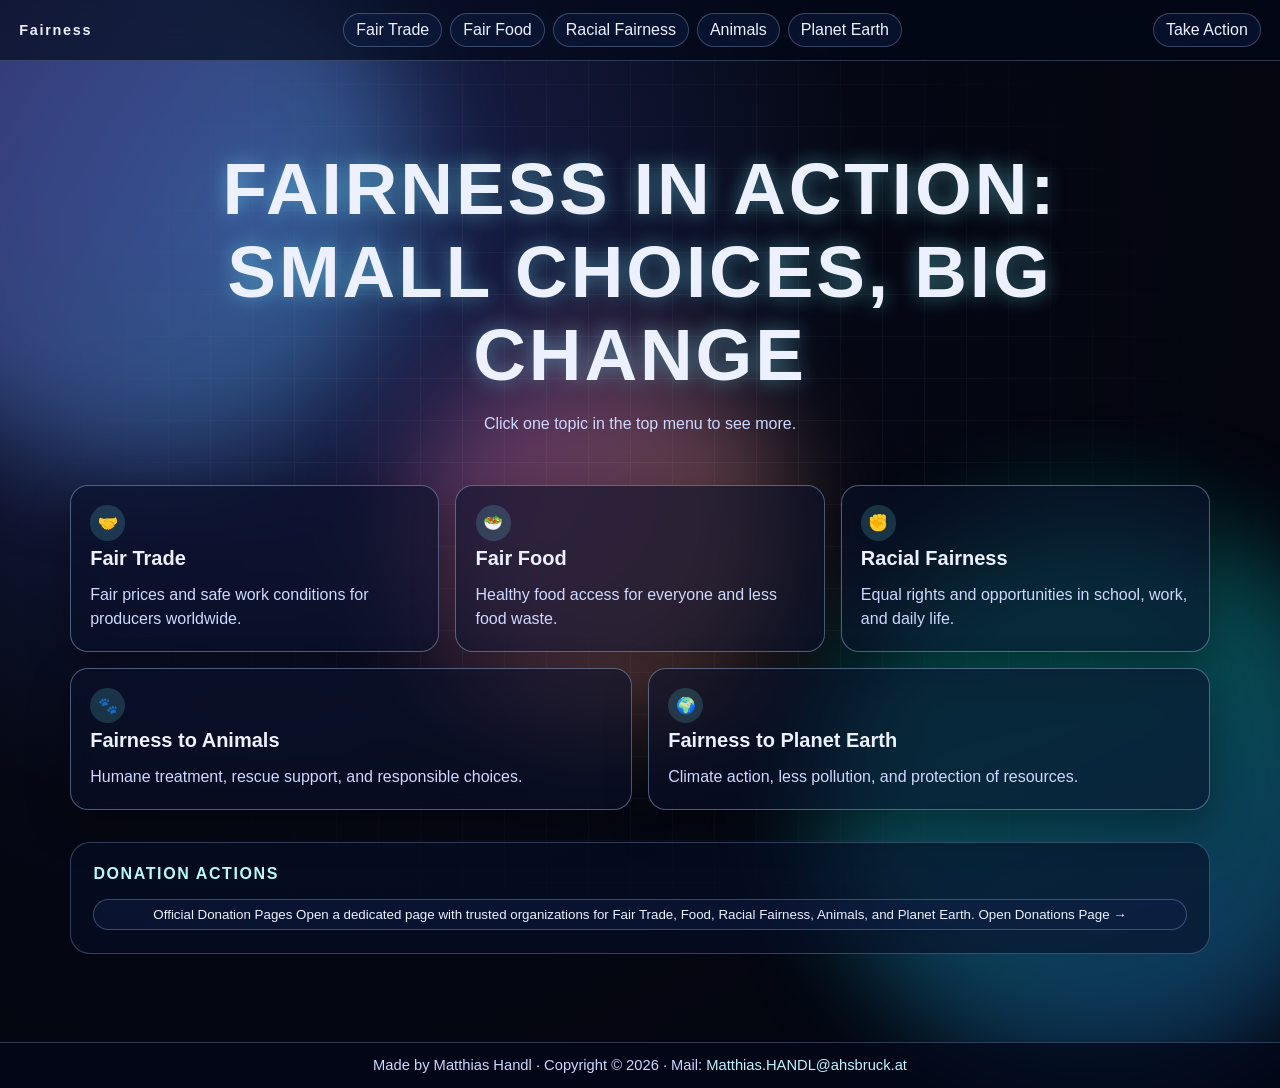
==== index.html @ ba49e51c "Update index.html" ====
<!doctype html>
<html lang="en">
  <head>
    <meta charset="UTF-8" />
    <meta name="viewport" content="width=device-width, initial-scale=1.0" />
    <title>Fairness in Action: Small Choices, Big Change</title>
    <link rel="stylesheet" href="styles.css" />
    <script async src="https://pagead2.googlesyndication.com/pagead/js/adsbygoogle.js?client=ca-pub-1354809507606283" crossorigin="anonymous"></script>
  </head>
  <body class="page-transition">
    <div class="background" aria-hidden="true">
      <span class="blob blob-a"></span><span class="blob blob-b"></span><span class="blob blob-c"></span><span class="grid"></span>
    </div>

    <header class="topbar">
      <a class="brand" href="index.html">Fairness</a>
      <nav class="menu" aria-label="Main topics">
        <a href="fair-trade.html">Fair Trade</a>
        <a href="fair-food.html">Fair Food</a>
        <a href="racial-fairness.html">Racial Fairness</a>
        <a href="animals.html">Animals</a>
        <a href="planet-earth.html">Planet Earth</a>
      </nav>
      <a class="cta" href="donations.html">Take Action</a>
    </header>

    <main class="stage">
      <section class="hero">
        <p class="kicker"></p>
        <h1>Fairness in Action: Small Choices, Big Change</h1>
        <p>Click one topic in the top menu to see more.</p>
      </section>

      <section class="topics" aria-label="Topic cards linking to dedicated pages">
        <a class="topic-card t1" href="fair-trade.html" aria-label="Open Fair Trade page">
          <span class="icon">🤝</span>
          <h2>Fair Trade</h2>
          <p>Fair prices and safe work conditions for producers worldwide.</p>
        </a>

        <a class="topic-card t2" href="fair-food.html" aria-label="Open Fair Food page">
          <span class="icon">🥗</span>
          <h2>Fair Food</h2>
          <p>Healthy food access for everyone and less food waste.</p>
        </a>

        <a class="topic-card t3" href="racial-fairness.html" aria-label="Open Racial Fairness page">
          <span class="icon">✊</span>
          <h2>Racial Fairness</h2>
          <p>Equal rights and opportunities in school, work, and daily life.</p>
        </a>

        <a class="topic-card t4" href="animals.html" aria-label="Open Fairness to Animals page">
          <span class="icon">🐾</span>
          <h2>Fairness to Animals</h2>
          <p>Humane treatment, rescue support, and responsible choices.</p>
        </a>

        <a class="topic-card t5" href="planet-earth.html" aria-label="Open Fairness to Planet Earth page">
          <span class="icon">🌍</span>
          <h2>Fairness to Planet Earth</h2>
          <p>Climate action, less pollution, and protection of resources.</p>
        </a>
      </section>

      <section id="solutions" class="actions" aria-label="Donation actions">
        <h2>Donation Actions</h2>
        <div class="action-grid single-action">
          <button class="donation-action-btn" type="button" data-route="donations.html" aria-label="Open official donation pages">
            <span class="donation-title">Official Donation Pages</span>
            <span class="donation-text">Open a dedicated page with trusted organizations for Fair Trade, Food, Racial Fairness, Animals, and Planet Earth.</span>
            <span class="donation-go">Open Donations Page →</span>
          </button>
        </div>
      </section>
    </main>

    <footer class="footer-info">
      <p>Made by Matthias Handl · Copyright © 2026 · Mail: <a href="mailto:Matthias.HANDL@ahsbruck.at">Matthias.HANDL@ahsbruck.at</a></p>
    </footer>

    <script src="transitions.js" defer></script>
  </body>
</html>
---- styles.css ----
:root {
  --bg: #050814;
  --text: #edf1ff;
  --muted: #cfd8ff;
  --card: rgba(9, 17, 42, 0.58);
  --border: rgba(178, 210, 255, 0.4);
  --accent: #78f0ff;
}

* { box-sizing: border-box; }
html { scroll-behavior: smooth; }

body {
  margin: 0;
  min-height: 100vh;
  font-family: "Inter", "Segoe UI", sans-serif;
  background: radial-gradient(circle at 20% 20%, #20275c 0%, var(--bg) 45%, #02020a 100%);
  color: var(--text);
}


body.page-transition {
  opacity: 0;
  transition: opacity 0.28s ease;
}

body.page-transition.is-ready {
  opacity: 1;
}

body.page-transition.is-leaving {
  opacity: 0;
}

.background {
  position: fixed;
  inset: 0;
  z-index: 0;
  pointer-events: none;
}

.grid {
  position: absolute;
  inset: 0;
  background-image:
    linear-gradient(rgba(255, 255, 255, 0.04) 1px, transparent 1px),
    linear-gradient(90deg, rgba(255, 255, 255, 0.04) 1px, transparent 1px);
  background-size: 42px 42px;
  mask-image: radial-gradient(circle at center, black 35%, transparent 80%);
  animation: pulse 8s ease-in-out infinite;
}

.blob {
  position: absolute;
  width: 44vmax;
  aspect-ratio: 1;
  border-radius: 50%;
  filter: blur(54px);
  opacity: 0.34;
}

.blob-a { left: -12vmax; top: -8vmax; background: linear-gradient(120deg, #8d67ff, #4fd4ff); animation: driftA 18s ease-in-out infinite alternate; }
.blob-b { right: -8vmax; bottom: -14vmax; background: linear-gradient(160deg, #00ffbf, #2f86ff); animation: driftB 22s ease-in-out infinite alternate; }
.blob-c { left: 32%; top: 38%; width: 30vmax; background: linear-gradient(120deg, #ff67d4, #ffb86c); animation: driftC 24s ease-in-out infinite alternate; }

.topbar {
  position: sticky;
  top: 0;
  z-index: 3;
  backdrop-filter: blur(12px);
  background: rgba(3, 8, 25, 0.66);
  border-bottom: 1px solid rgba(173, 201, 255, 0.25);
  display: flex;
  align-items: center;
  justify-content: space-between;
  gap: 1rem;
  padding: 0.8rem 1.2rem;
}

.brand { color: var(--text); text-decoration: none; font-weight: 700; letter-spacing: 0.12em; font-size: 0.9rem; }
.menu { display: flex; gap: 0.5rem; flex-wrap: wrap; justify-content: center; }

.menu a,
.cta,
.button-link,
button {
  text-decoration: none;
  color: var(--text);
  border: 1px solid rgba(180, 210, 255, 0.28);
  padding: 0.45rem 0.75rem;
  border-radius: 999px;
  background: rgba(17, 33, 72, 0.45);
  transition: transform 0.2s ease, border-color 0.2s ease, box-shadow 0.2s ease;
  cursor: pointer;
  display: inline-block;
}

.menu a:hover,
.cta:hover,
.button-link:hover,
button:hover {
  transform: translateY(-2px);
  border-color: var(--accent);
  box-shadow: 0 0 0 2px rgba(120, 240, 255, 0.2);
}

.stage {
  position: relative;
  z-index: 1;
  width: min(1140px, 94vw);
  margin: 0 auto;
  padding: 2rem 0 4rem;
  display: grid;
  gap: 2rem;
}

.hero { text-align: center; padding: 2.5rem 1rem 1rem; }
.kicker { text-transform: uppercase; letter-spacing: 0.12em; color: #9ce8ff; margin: 0; }

.hero h1 {
  margin: 0.6rem 0 1rem;
  font-size: clamp(2rem, 5.7vw, 4.7rem);
  letter-spacing: 0.04em;
  text-transform: uppercase;
  text-shadow: 0 0 20px rgba(120, 240, 255, 0.45);
  animation: flicker 5s linear infinite;
}

.hero p {
  margin: 0.9rem auto 0;
  max-width: 780px;
  color: var(--muted);
  line-height: 1.55;
}

.topics { display: grid; grid-template-columns: repeat(12, 1fr); gap: 1rem; }

.topic-card,
.content-card,
.action-grid article {
  position: relative;
  border: 1px solid var(--border);
  border-radius: 18px;
  background: var(--card);
  backdrop-filter: blur(14px);
  box-shadow: 0 15px 40px rgba(0, 0, 0, 0.35);
  padding: 1.2rem;
  overflow: hidden;
  animation: float 6s ease-in-out infinite;
  transition: transform 0.28s ease, border-color 0.28s ease, box-shadow 0.28s ease;
}

.topic-card:hover,
.content-card:hover,
.action-grid article:hover {
  transform: translateY(-6px) scale(1.03);
  border-color: rgba(120, 240, 255, 0.72);
  box-shadow: 0 20px 50px rgba(0, 0, 0, 0.45), 0 0 0 2px rgba(120, 240, 255, 0.2);
}

.topic-card::before,
.content-card::before,
.action-grid article::before {
  content: "";
  position: absolute;
  width: 180%;
  height: 180%;
  left: -145%;
  top: -145%;
  background: linear-gradient(135deg, transparent 38%, rgba(255, 255, 255, 0.35) 49%, transparent 60%);
  opacity: 0;
  transform: rotate(2deg) translate(0, 0);
  animation: diagonalSweep 4.2s linear infinite;
  pointer-events: none;
}

.topic-card:nth-child(2)::before { animation-delay: 0.6s; }
.topic-card:nth-child(3)::before { animation-delay: 1.1s; }
.topic-card:nth-child(4)::before { animation-delay: 1.7s; }
.topic-card:nth-child(5)::before { animation-delay: 2.3s; }
.action-grid article:nth-child(2)::before { animation-delay: 0.7s; }
.action-grid article:nth-child(3)::before { animation-delay: 1.4s; }

.icon,
.topic-card h2,
.topic-card p,
.content-card h2,
.content-card p,
.content-card .button-link,
.action-grid h3,
.action-grid p,
.action-grid button { position: relative; z-index: 1; }

.topic-card {
  text-decoration: none;
  color: var(--text);
  display: block;
}

.topic-card:hover {
  transform: translateY(-8px) scale(1.045);
}

.topic-card:focus-visible {
  outline: 2px solid var(--accent);
  outline-offset: 3px;
}

.icon {
  display: inline-grid;
  place-items: center;
  width: 2.2rem;
  height: 2.2rem;
  border-radius: 50%;
  background: rgba(120, 240, 255, 0.16);
  margin-bottom: 0.4rem;
}

.topic-card h2,
.content-card h2 { margin: 0; font-size: 1.25rem; }
.topic-card p,
.content-card p,
.action-grid p { margin: 0.8rem 0 0; color: var(--muted); line-height: 1.52; }

.t1 { grid-column: span 4; animation-delay: 0s; }
.t2 { grid-column: span 4; animation-delay: -0.8s; }
.t3 { grid-column: span 4; animation-delay: -1.6s; }
.t4 { grid-column: span 6; animation-delay: -1.2s; }
.t5 { grid-column: span 6; animation-delay: -2s; }

.actions {
  border: 1px solid rgba(173, 201, 255, 0.28);
  background: rgba(7, 16, 39, 0.62);
  border-radius: 20px;
  padding: 1.4rem;
}
.actions h2 { margin: 0; text-transform: uppercase; letter-spacing: 0.1em; font-size: 1rem; color: #b7f9ff; }
.action-grid { margin-top: 1rem; display: grid; grid-template-columns: repeat(3, minmax(0, 1fr)); gap: 1rem; }
.single-action { grid-template-columns: 1fr; }

.page-content { max-width: 860px; margin: 0 auto; }
.page-content .content-card { animation-delay: -0.5s; }
.back-row { margin-top: 1rem; display: flex; gap: 0.8rem; flex-wrap: wrap; }

@keyframes diagonalSweep {
  0% {
    opacity: 0;
    transform: translate(0, 0) rotate(2deg);
  }
  10% {
    opacity: 1;
  }
  88% {
    opacity: 1;
  }
  100% {
    opacity: 0;
    transform: translate(165%, 165%) rotate(2deg);
  }
}

@keyframes float { 0%, 100% { transform: translateY(0) scale(1); } 50% { transform: translateY(-10px) scale(1.01); } }
@keyframes pulse { 0%, 100% { opacity: 0.7; transform: scale(1); } 50% { opacity: 0.45; transform: scale(1.05); } }
@keyframes driftA { from { transform: translate(-4%, -2%) rotate(0deg); } to { transform: translate(6%, 4%) rotate(25deg); } }
@keyframes driftB { from { transform: translate(5%, 4%) rotate(0deg); } to { transform: translate(-8%, -3%) rotate(-18deg); } }
@keyframes driftC { from { transform: translate(-10%, -5%) rotate(0deg); } to { transform: translate(12%, 10%) rotate(30deg); } }
@keyframes flicker { 0%, 100% { opacity: 1; } 4% { opacity: 0.85; } 6% { opacity: 1; } 52% { opacity: 0.88; } 55% { opacity: 1; } }

@media (max-width: 980px) {
  .topbar { flex-direction: column; align-items: stretch; }
  .brand, .cta { text-align: center; }
  .action-grid { grid-template-columns: 1fr; }
}

@media (max-width: 860px) {
  .topics { grid-template-columns: 1fr; }
  .t1, .t2, .t3, .t4, .t5 { grid-column: auto; }
}


.footer-info {
  position: relative;
  z-index: 1;
  margin-top: 1.5rem;
  border-top: 1px solid rgba(173, 201, 255, 0.25);
  background: rgba(3, 8, 25, 0.72);
  padding: 0.9rem 1.2rem;
  text-align: center;
}

.footer-info p {
  margin: 0;
  color: var(--muted);
  font-size: 0.92rem;
}

.footer-info a {
  color: #bdf6ff;
  text-decoration: none;
}

.footer-info a:hover {
  text-decoration: underline;
}
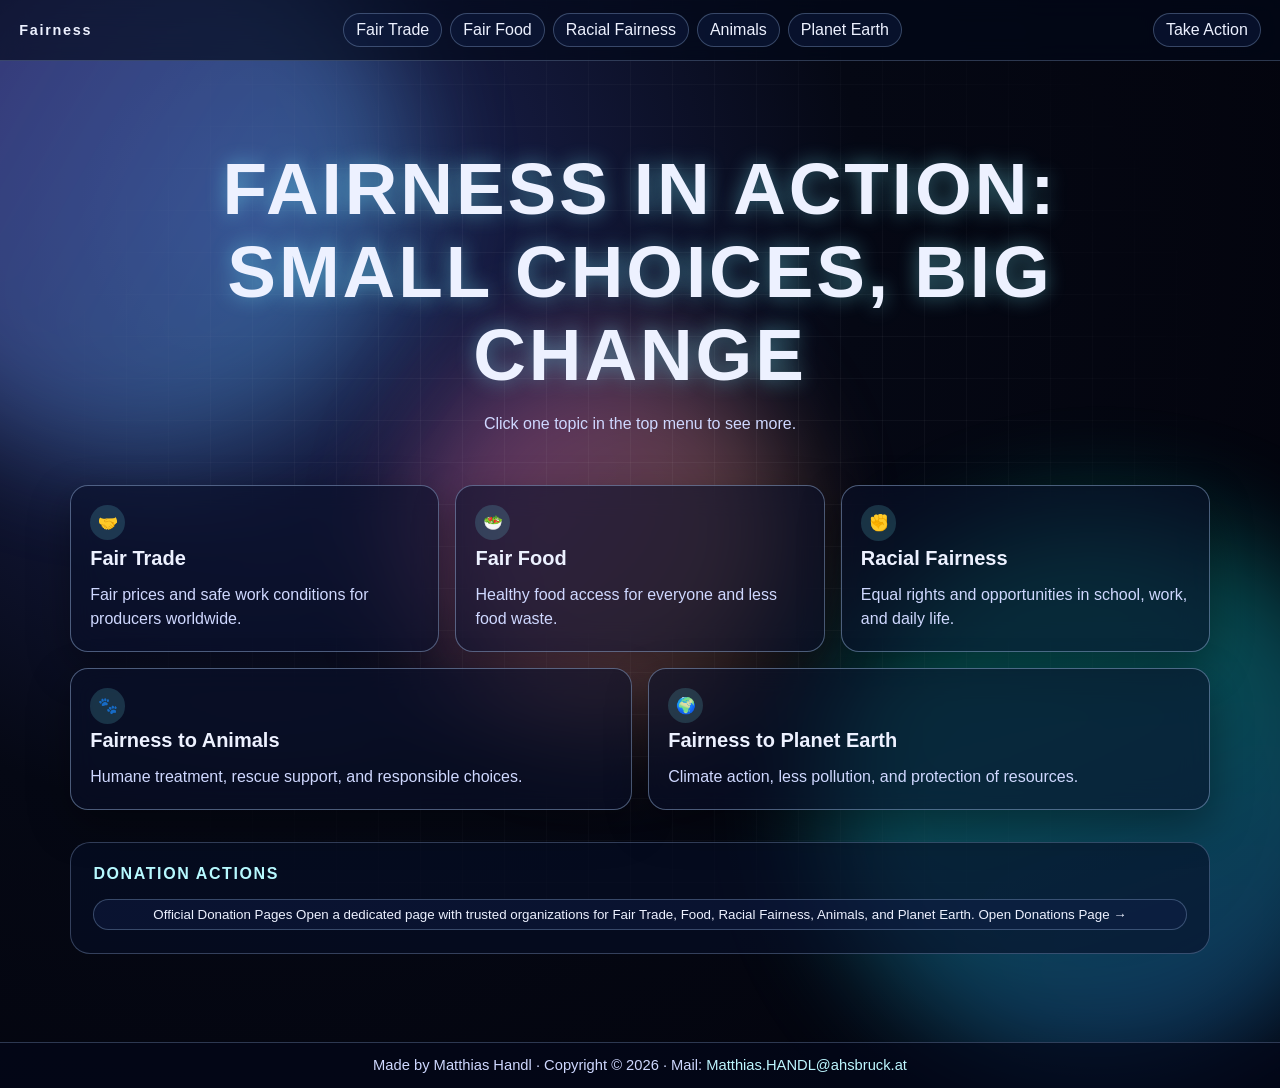
==== commit 8a19d80f: "Update index.html" ====
--- a/index.html
+++ b/index.html
@@ -1,11 +1,12 @@
 <!doctype html>
 <html lang="en">
   <head>
+    <script async src="https://pagead2.googlesyndication.com/pagead/js/adsbygoogle.js?client=ca-pub-2652850404229563"
+     crossorigin="anonymous"></script>
     <meta charset="UTF-8" />
     <meta name="viewport" content="width=device-width, initial-scale=1.0" />
     <title>Fairness in Action: Small Choices, Big Change</title>
     <link rel="stylesheet" href="styles.css" />
-    <script async src="https://pagead2.googlesyndication.com/pagead/js/adsbygoogle.js?client=ca-pub-1354809507606283" crossorigin="anonymous"></script>
   </head>
   <body class="page-transition">
     <div class="background" aria-hidden="true">
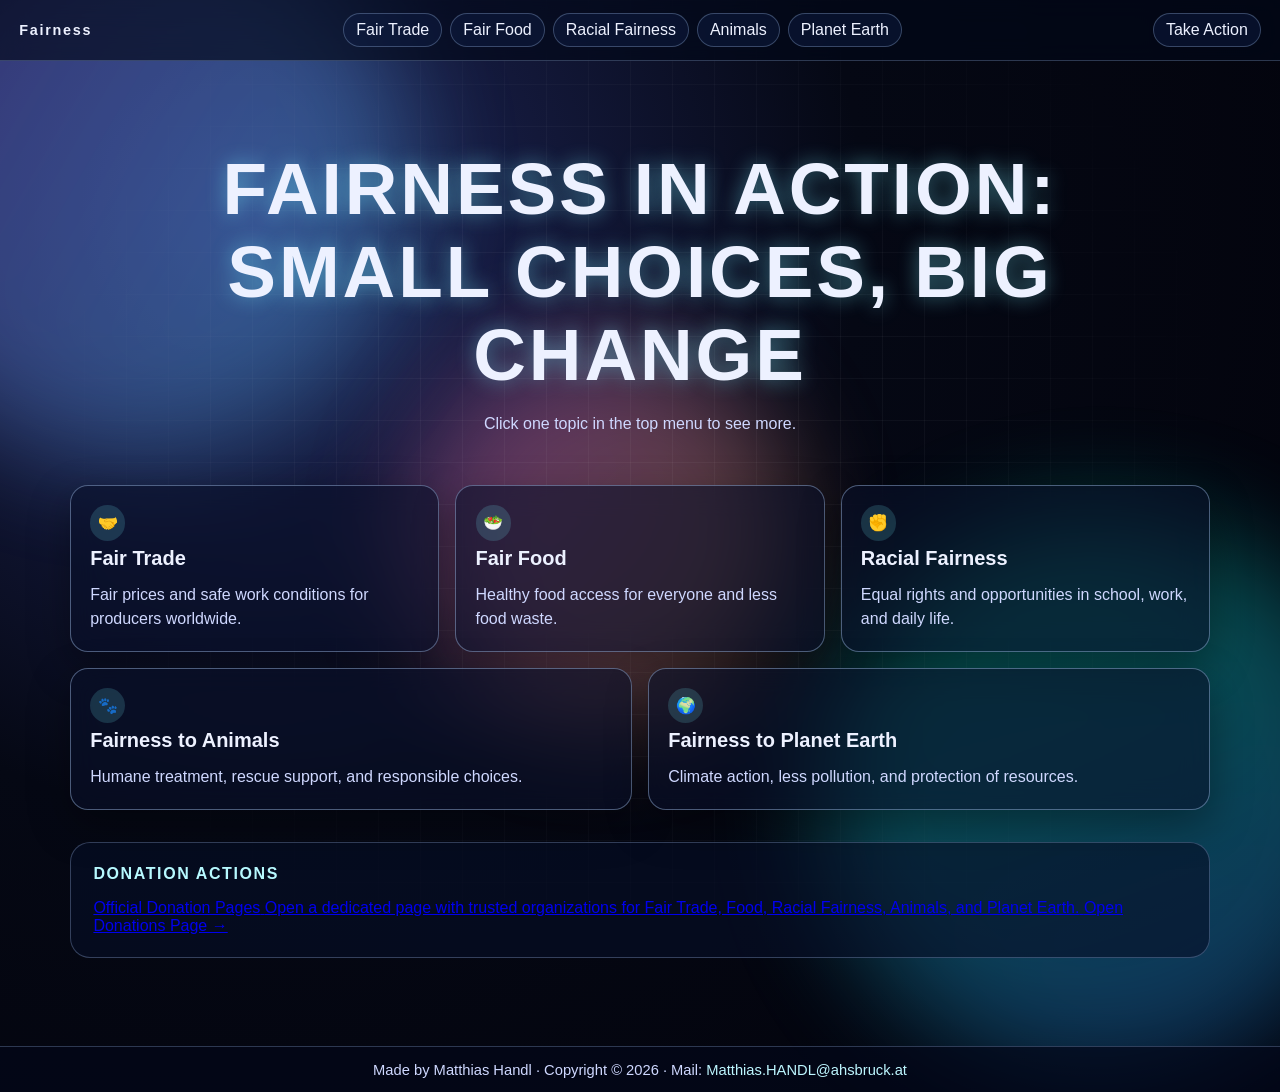
==== commit af1056f8: "Update index.html" ====
--- a/index.html
+++ b/index.html
@@ -1,12 +1,11 @@
 <!doctype html>
 <html lang="en">
   <head>
-    <script async src="https://pagead2.googlesyndication.com/pagead/js/adsbygoogle.js?client=ca-pub-2652850404229563"
-     crossorigin="anonymous"></script>
     <meta charset="UTF-8" />
     <meta name="viewport" content="width=device-width, initial-scale=1.0" />
     <title>Fairness in Action: Small Choices, Big Change</title>
     <link rel="stylesheet" href="styles.css" />
+    <script async src="https://pagead2.googlesyndication.com/pagead/js/adsbygoogle.js?client=ca-pub-1354809507606283" crossorigin="anonymous"></script>
   </head>
   <body class="page-transition">
     <div class="background" aria-hidden="true">
@@ -67,11 +66,11 @@
       <section id="solutions" class="actions" aria-label="Donation actions">
         <h2>Donation Actions</h2>
         <div class="action-grid single-action">
-          <button class="donation-action-btn" type="button" data-route="donations.html" aria-label="Open official donation pages">
+          <a class="donation-action-btn" href="donations.html" aria-label="Open official donation pages">
             <span class="donation-title">Official Donation Pages</span>
             <span class="donation-text">Open a dedicated page with trusted organizations for Fair Trade, Food, Racial Fairness, Animals, and Planet Earth.</span>
             <span class="donation-go">Open Donations Page →</span>
-          </button>
+          </a>
         </div>
       </section>
     </main>
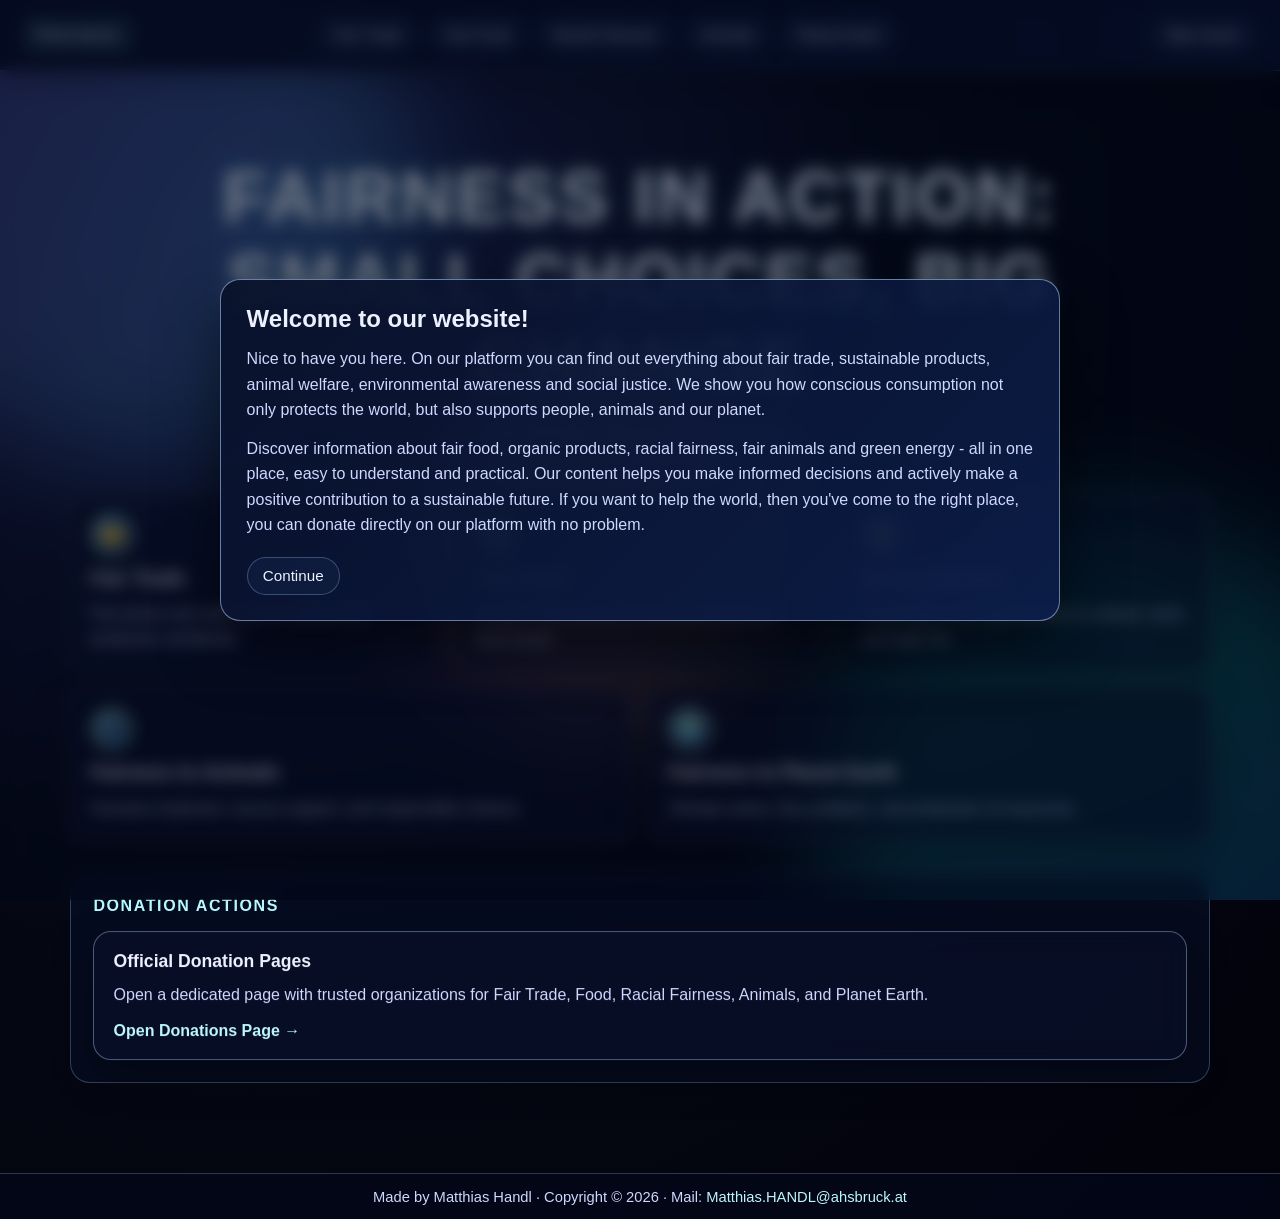
==== commit cccb0c52: "Add files via upload" ====
--- a/index.html
+++ b/index.html
@@ -20,9 +20,20 @@
         <a href="racial-fairness.html">Racial Fairness</a>
         <a href="animals.html">Animals</a>
         <a href="planet-earth.html">Planet Earth</a>
+        <a class="menu-info-link" href="#" aria-label="Open welcome info">Info</a>
       </nav>
       <a class="cta" href="donations.html">Take Action</a>
     </header>
+
+
+    <div class="welcome-overlay" id="welcome-overlay" aria-hidden="true">
+      <div class="welcome-panel" id="welcome-panel">
+        <h2>Welcome to our website!</h2>
+        <p>Nice to have you here. On our platform you can find out everything about fair trade, sustainable products, animal welfare, environmental awareness and social justice. We show you how conscious consumption not only protects the world, but also supports people, animals and our planet.</p>
+        <p>Discover information about fair food, organic products, racial fairness, fair animals and green energy - all in one place, easy to understand and practical. Our content helps you make informed decisions and actively make a positive contribution to a sustainable future. If you want to help the world, then you've come to the right place, you can donate directly on our platform with no problem.</p>
+        <button class="welcome-close" id="welcome-close" type="button">Continue</button>
+      </div>
+    </div>
 
     <main class="stage">
       <section class="hero">
@@ -81,4 +92,4 @@
 
     <script src="transitions.js" defer></script>
   </body>
-</html>
+</html>
--- a/styles.css
+++ b/styles.css
@@ -16,6 +16,9 @@
   font-family: "Inter", "Segoe UI", sans-serif;
   background: radial-gradient(circle at 20% 20%, #20275c 0%, var(--bg) 45%, #02020a 100%);
   color: var(--text);
+  display: flex;
+  flex-direction: column;
+  --scroll-wobble: 0px;
 }
 
 
@@ -32,12 +35,6 @@
   opacity: 0;
 }
 
-.background {
-  position: fixed;
-  inset: 0;
-  z-index: 0;
-  pointer-events: none;
-}
 
 .grid {
   position: absolute;
@@ -66,19 +63,36 @@
 .topbar {
   position: sticky;
   top: 0;
-  z-index: 3;
-  backdrop-filter: blur(12px);
-  background: rgba(3, 8, 25, 0.66);
-  border-bottom: 1px solid rgba(173, 201, 255, 0.25);
+  z-index: 5;
+  backdrop-filter: blur(14px);
+  background: linear-gradient(90deg, rgba(5, 12, 36, 0.92), rgba(8, 20, 54, 0.88));
+  border-bottom: 1px solid rgba(173, 201, 255, 0.35);
+  display: grid;
+  grid-template-columns: auto 1fr auto;
+  align-items: center;
+  gap: 1rem;
+  padding: 1rem 1.4rem;
+  box-shadow: 0 10px 28px rgba(0, 0, 0, 0.28);
+}
+
+.brand {
+  color: var(--text);
+  text-decoration: none;
+  font-weight: 800;
+  letter-spacing: 0.14em;
+  font-size: 1rem;
+  padding: 0.55rem 0.8rem;
+  border-radius: 12px;
+  background: rgba(120, 240, 255, 0.1);
+  border: 1px solid rgba(120, 240, 255, 0.2);
+}
+
+.menu {
   display: flex;
-  align-items: center;
-  justify-content: space-between;
-  gap: 1rem;
-  padding: 0.8rem 1.2rem;
-}
-
-.brand { color: var(--text); text-decoration: none; font-weight: 700; letter-spacing: 0.12em; font-size: 0.9rem; }
-.menu { display: flex; gap: 0.5rem; flex-wrap: wrap; justify-content: center; }
+  gap: 0.65rem;
+  flex-wrap: wrap;
+  justify-content: center;
+}
 
 .menu a,
 .cta,
@@ -87,9 +101,10 @@
   text-decoration: none;
   color: var(--text);
   border: 1px solid rgba(180, 210, 255, 0.28);
-  padding: 0.45rem 0.75rem;
+  padding: 0.58rem 0.95rem;
   border-radius: 999px;
-  background: rgba(17, 33, 72, 0.45);
+  background: rgba(17, 33, 72, 0.55);
+  font-size: 0.95rem;
   transition: transform 0.2s ease, border-color 0.2s ease, box-shadow 0.2s ease;
   cursor: pointer;
   display: inline-block;
@@ -112,6 +127,9 @@
   padding: 2rem 0 4rem;
   display: grid;
   gap: 2rem;
+  flex: 1;
+  transform: translateY(var(--scroll-wobble));
+  transition: transform 0.22s ease-out;
 }
 
 .hero { text-align: center; padding: 2.5rem 1rem 1rem; }
@@ -137,7 +155,8 @@
 
 .topic-card,
 .content-card,
-.action-grid article {
+.action-grid article,
+.action-card {
   position: relative;
   border: 1px solid var(--border);
   border-radius: 18px;
@@ -152,7 +171,8 @@
 
 .topic-card:hover,
 .content-card:hover,
-.action-grid article:hover {
+.action-grid article:hover,
+.action-card:hover {
   transform: translateY(-6px) scale(1.03);
   border-color: rgba(120, 240, 255, 0.72);
   box-shadow: 0 20px 50px rgba(0, 0, 0, 0.45), 0 0 0 2px rgba(120, 240, 255, 0.2);
@@ -160,7 +180,8 @@
 
 .topic-card::before,
 .content-card::before,
-.action-grid article::before {
+.action-grid article::before,
+.action-card::before {
   content: "";
   position: absolute;
   width: 180%;
@@ -180,6 +201,7 @@
 .topic-card:nth-child(5)::before { animation-delay: 2.3s; }
 .action-grid article:nth-child(2)::before { animation-delay: 0.7s; }
 .action-grid article:nth-child(3)::before { animation-delay: 1.4s; }
+.action-card::before { animation-delay: 0.4s; }
 
 .icon,
 .topic-card h2,
@@ -189,7 +211,10 @@
 .content-card .button-link,
 .action-grid h3,
 .action-grid p,
-.action-grid button { position: relative; z-index: 1; }
+.action-grid button,
+.action-card h3,
+.action-card p,
+.action-card .action-hint { position: relative; z-index: 1; }
 
 .topic-card {
   text-decoration: none;
@@ -209,18 +234,22 @@
 .icon {
   display: inline-grid;
   place-items: center;
-  width: 2.2rem;
-  height: 2.2rem;
+  width: 2.8rem;
+  height: 2.8rem;
   border-radius: 50%;
-  background: rgba(120, 240, 255, 0.16);
-  margin-bottom: 0.4rem;
+  background: radial-gradient(circle at 30% 30%, rgba(180, 250, 255, 0.55), rgba(120, 240, 255, 0.12));
+  border: 1px solid rgba(180, 240, 255, 0.45);
+  box-shadow: 0 0 0 1px rgba(120, 240, 255, 0.15), 0 8px 18px rgba(0, 0, 0, 0.28);
+  margin-bottom: 0.55rem;
+  font-size: 1.25rem;
 }
 
 .topic-card h2,
 .content-card h2 { margin: 0; font-size: 1.25rem; }
 .topic-card p,
 .content-card p,
-.action-grid p { margin: 0.8rem 0 0; color: var(--muted); line-height: 1.52; }
+.action-grid p,
+.action-card p { margin: 0.8rem 0 0; color: var(--muted); line-height: 1.52; }
 
 .t1 { grid-column: span 4; animation-delay: 0s; }
 .t2 { grid-column: span 4; animation-delay: -0.8s; }
@@ -238,25 +267,132 @@
 .action-grid { margin-top: 1rem; display: grid; grid-template-columns: repeat(3, minmax(0, 1fr)); gap: 1rem; }
 .single-action { grid-template-columns: 1fr; }
 
+.donation-action-btn {
+  text-decoration: none;
+  width: 100%;
+  text-align: left;
+  border: 1px solid var(--border);
+  border-radius: 18px;
+  background: var(--card);
+  color: var(--text);
+  padding: 1.2rem;
+  box-shadow: 0 15px 40px rgba(0, 0, 0, 0.35);
+  backdrop-filter: blur(14px);
+  cursor: pointer;
+  display: block;
+  transition: transform 0.28s ease, border-color 0.28s ease, box-shadow 0.28s ease;
+}
+
+.donation-action-btn:hover {
+  transform: translateY(-8px) scale(1.02);
+  border-color: rgba(120, 240, 255, 0.72);
+  box-shadow: 0 20px 50px rgba(0, 0, 0, 0.45), 0 0 0 2px rgba(120, 240, 255, 0.2);
+}
+
+.donation-action-btn:focus-visible {
+  outline: 2px solid var(--accent);
+  outline-offset: 3px;
+}
+
+.donation-title {
+  display: block;
+  font-weight: 700;
+  font-size: 1.1rem;
+}
+
+.donation-text {
+  display: block;
+  margin-top: 0.7rem;
+  color: var(--muted);
+  line-height: 1.52;
+}
+
+.donation-go {
+  display: inline-block;
+  margin-top: 0.9rem;
+  color: #bdf6ff;
+  font-weight: 600;
+}
+
+
 .page-content { max-width: 860px; margin: 0 auto; }
 .page-content .content-card { animation-delay: -0.5s; }
 .back-row { margin-top: 1rem; display: flex; gap: 0.8rem; flex-wrap: wrap; }
 
-@keyframes diagonalSweep {
+.page-content > .back-row {
+  margin-top: 1.35rem;
+}
+
+.page-content > .back-row .button-link {
+  flex: 1 1 220px;
+  display: flex;
+  align-items: center;
+  justify-content: center;
+  text-align: center;
+  min-height: 46px;
+  padding: 0.74rem 1.1rem;
+  font-size: 0.98rem;
+}
+
+/* Smooth Crossfade Animation */
+
+@keyframes slideshowA {
+
   0% {
-    opacity: 0;
-    transform: translate(0, 0) rotate(2deg);
+    opacity: 1;
+    transform: scale(1);
+    background-image:
+      linear-gradient(rgba(4,8,24,0.55), rgba(3,8,25,0.65)),
+      url("https://images.unsplash.com/photo-1441974231531-c6227db76b6e?auto=format&fit=crop&w=1800&q=80");
   }
-  10% {
-    opacity: 1;
+
+  20% { opacity: 1; }
+
+  25% { opacity: 0; transform: scale(1.06); }
+
+  50% {
+    background-image:
+      linear-gradient(rgba(4,8,24,0.55), rgba(3,8,25,0.65)),
+      url("https://images.unsplash.com/photo-1472396961693-142e6e269027?auto=format&fit=crop&w=1800&q=80");
   }
-  88% {
-    opacity: 1;
+
+  70% { opacity: 1; }
+
+  75% { opacity: 0; transform: scale(1.06); }
+
+  100% { opacity: 0; }
+
+}
+
+
+@keyframes slideshowB {
+
+  0% { opacity: 0; }
+
+  20% {
+    background-image:
+      linear-gradient(rgba(4,8,24,0.55), rgba(3,8,25,0.65)),
+      url("https://images.unsplash.com/photo-1469474968028-56623f02e42e?auto=format&fit=crop&w=1800&q=80");
   }
-  100% {
-    opacity: 0;
-    transform: translate(165%, 165%) rotate(2deg);
+
+  25% { opacity: 1; }
+
+  45% { opacity: 1; }
+
+  50% { opacity: 0; transform: scale(1.06); }
+
+  70% {
+    background-image:
+      linear-gradient(rgba(4,8,24,0.55), rgba(3,8,25,0.65)),
+      url("https://images.unsplash.com/photo-1482192505345-5655af888cc4?auto=format&fit=crop&w=1800&q=80");
   }
+
+  75% { opacity: 1; }
+
+  95% { opacity: 1; }
+
+  100% { opacity: 0; }
+
 }
 
 @keyframes float { 0%, 100% { transform: translateY(0) scale(1); } 50% { transform: translateY(-10px) scale(1.01); } }
@@ -267,7 +403,7 @@
 @keyframes flicker { 0%, 100% { opacity: 1; } 4% { opacity: 0.85; } 6% { opacity: 1; } 52% { opacity: 0.88; } 55% { opacity: 1; } }
 
 @media (max-width: 980px) {
-  .topbar { flex-direction: column; align-items: stretch; }
+  .topbar { grid-template-columns: 1fr; }
   .brand, .cta { text-align: center; }
   .action-grid { grid-template-columns: 1fr; }
 }
@@ -302,3 +438,120 @@
 .footer-info a:hover {
   text-decoration: underline;
 }
+
+
+.creator-support {
+  border: 1px solid rgba(120, 240, 255, 0.5);
+  background: linear-gradient(135deg, rgba(0, 46, 133, 0.55), rgba(6, 14, 39, 0.75));
+  border-radius: 20px;
+  padding: 1.4rem;
+  text-align: center;
+  box-shadow: 0 18px 48px rgba(0, 0, 0, 0.35), 0 0 0 2px rgba(120, 240, 255, 0.12);
+}
+
+.creator-support h2 {
+  margin: 0;
+  font-size: clamp(1.2rem, 2.3vw, 1.8rem);
+  text-transform: uppercase;
+  letter-spacing: 0.08em;
+}
+
+.creator-support p {
+  margin: 0.8rem 0 1rem;
+  color: var(--muted);
+}
+
+.kofi-wrap {
+  display: inline-flex;
+  justify-content: center;
+  width: 100%;
+}
+
+
+.menu-info-link {
+  opacity: 0;
+  transform: scale(0.7);
+  pointer-events: none;
+}
+
+.menu-info-link.is-visible {
+  opacity: 1;
+  transform: scale(1);
+  pointer-events: auto;
+}
+
+.welcome-overlay {
+  position: fixed;
+  inset: 0;
+  z-index: 15;
+  display: grid;
+  place-items: center;
+  padding: 1rem;
+  background: rgba(3, 8, 25, 0.55);
+  backdrop-filter: blur(8px);
+  opacity: 0;
+  visibility: hidden;
+  transition: opacity 0.35s ease, visibility 0.35s ease;
+}
+
+.welcome-overlay.is-open {
+  opacity: 1;
+  visibility: visible;
+}
+
+.welcome-panel {
+  width: min(840px, 92vw);
+  border: 1px solid rgba(178, 210, 255, 0.55);
+  border-radius: 20px;
+  background: linear-gradient(135deg, rgba(9, 17, 42, 0.94), rgba(12, 30, 74, 0.9));
+  padding: 1.6rem;
+  box-shadow: 0 24px 58px rgba(0, 0, 0, 0.5);
+}
+
+.welcome-panel h2 {
+  margin: 0 0 0.8rem;
+}
+
+.welcome-panel p {
+  margin: 0.8rem 0 0;
+  color: var(--muted);
+  line-height: 1.6;
+}
+
+.welcome-close {
+  margin-top: 1.2rem;
+}
+
+.welcome-panel.is-flying {
+  transition: transform 0.65s cubic-bezier(0.25, 0.9, 0.25, 1), opacity 0.65s ease;
+}
+.background {
+  position: fixed;
+  inset: 0;
+  z-index: 0;
+  pointer-events: none;
+  overflow: hidden;
+}
+
+/* Zwei Ebenen für Crossfade */
+.background::before,
+.background::after {
+  content: "";
+  position: absolute;
+  inset: 0;
+  background-size: cover;
+  background-position: center;
+  animation-duration: 30s;
+  animation-iteration-count: infinite;
+  animation-timing-function: ease-in-out;
+}
+
+/* Erste Ebene */
+.background::before {
+  animation-name: slideshowA;
+}
+
+/* Zweite Ebene */
+.background::after {
+  animation-name: slideshowB;
+}
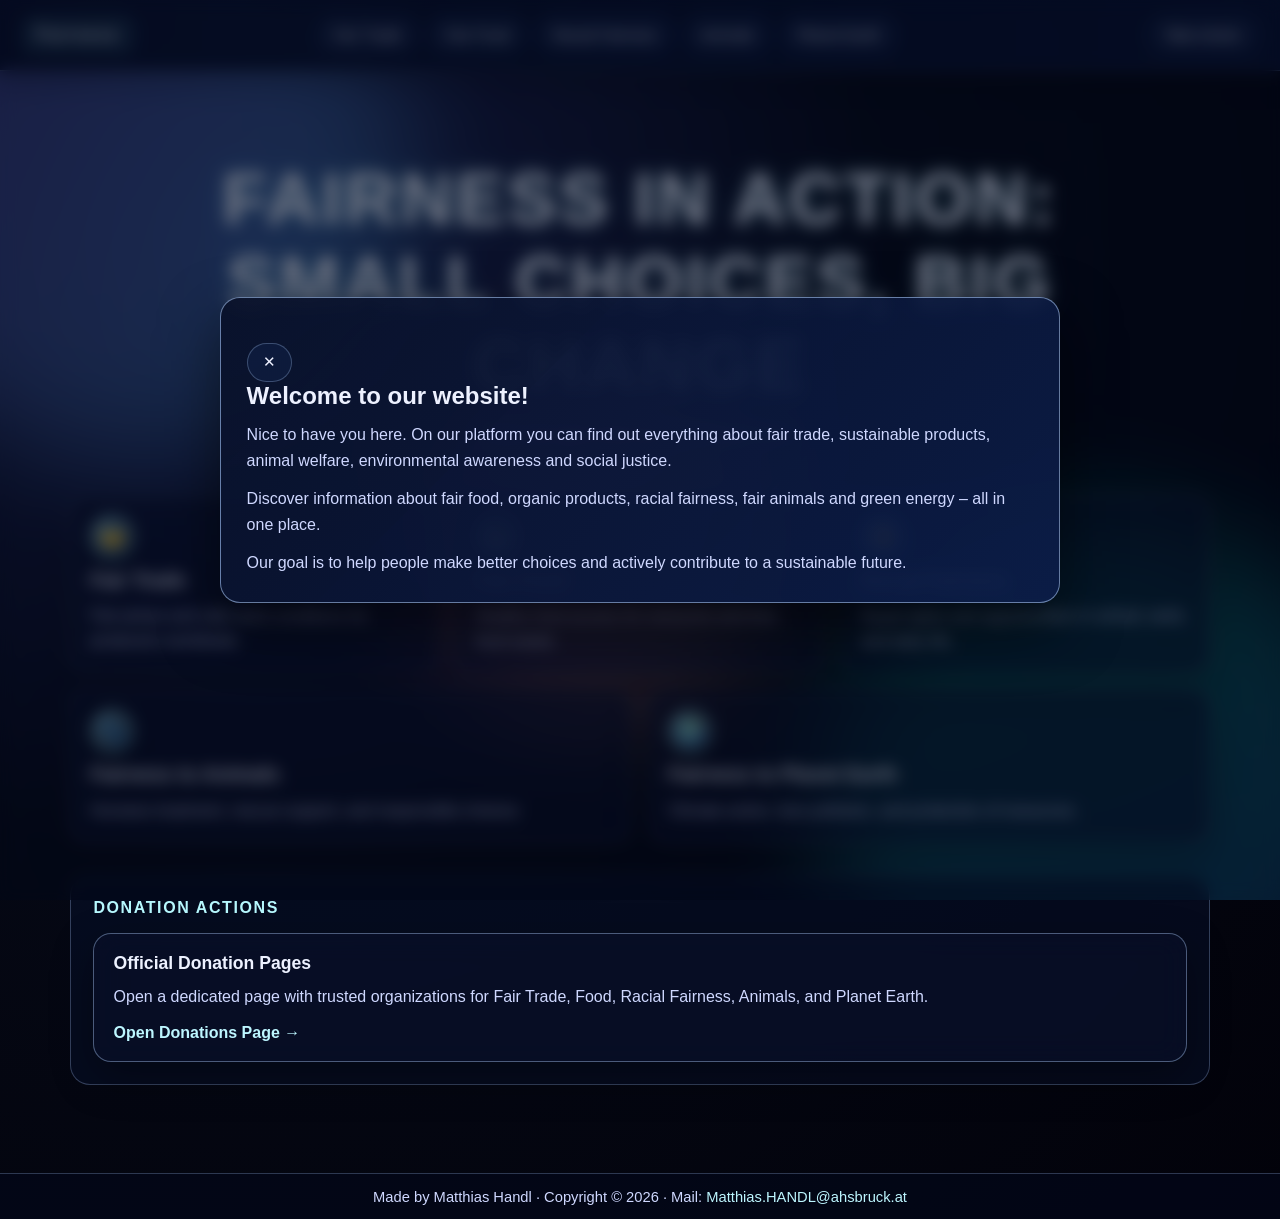
==== commit 5ce5d5be: "Update index.html" ====
--- a/index.html
+++ b/index.html
@@ -28,10 +28,25 @@
 
     <div class="welcome-overlay" id="welcome-overlay" aria-hidden="true">
       <div class="welcome-panel" id="welcome-panel">
-        <h2>Welcome to our website!</h2>
-        <p>Nice to have you here. On our platform you can find out everything about fair trade, sustainable products, animal welfare, environmental awareness and social justice. We show you how conscious consumption not only protects the world, but also supports people, animals and our planet.</p>
-        <p>Discover information about fair food, organic products, racial fairness, fair animals and green energy - all in one place, easy to understand and practical. Our content helps you make informed decisions and actively make a positive contribution to a sustainable future. If you want to help the world, then you've come to the right place, you can donate directly on our platform with no problem.</p>
-        <button class="welcome-close" id="welcome-close" type="button">Continue</button>
+        <button class="welcome-close" id="welcome-close">✕</button>
+
+<h2>Welcome to our website!</h2>
+
+<p>
+Nice to have you here. On our platform you can find out everything
+about fair trade, sustainable products, animal welfare,
+environmental awareness and social justice.
+</p>
+
+<p>
+Discover information about fair food, organic products,
+racial fairness, fair animals and green energy – all in one place.
+</p>
+
+<p>
+Our goal is to help people make better choices and actively
+contribute to a sustainable future.
+</p>
       </div>
     </div>
 
@@ -92,4 +107,4 @@
 
     <script src="transitions.js" defer></script>
   </body>
-</html>+</html>
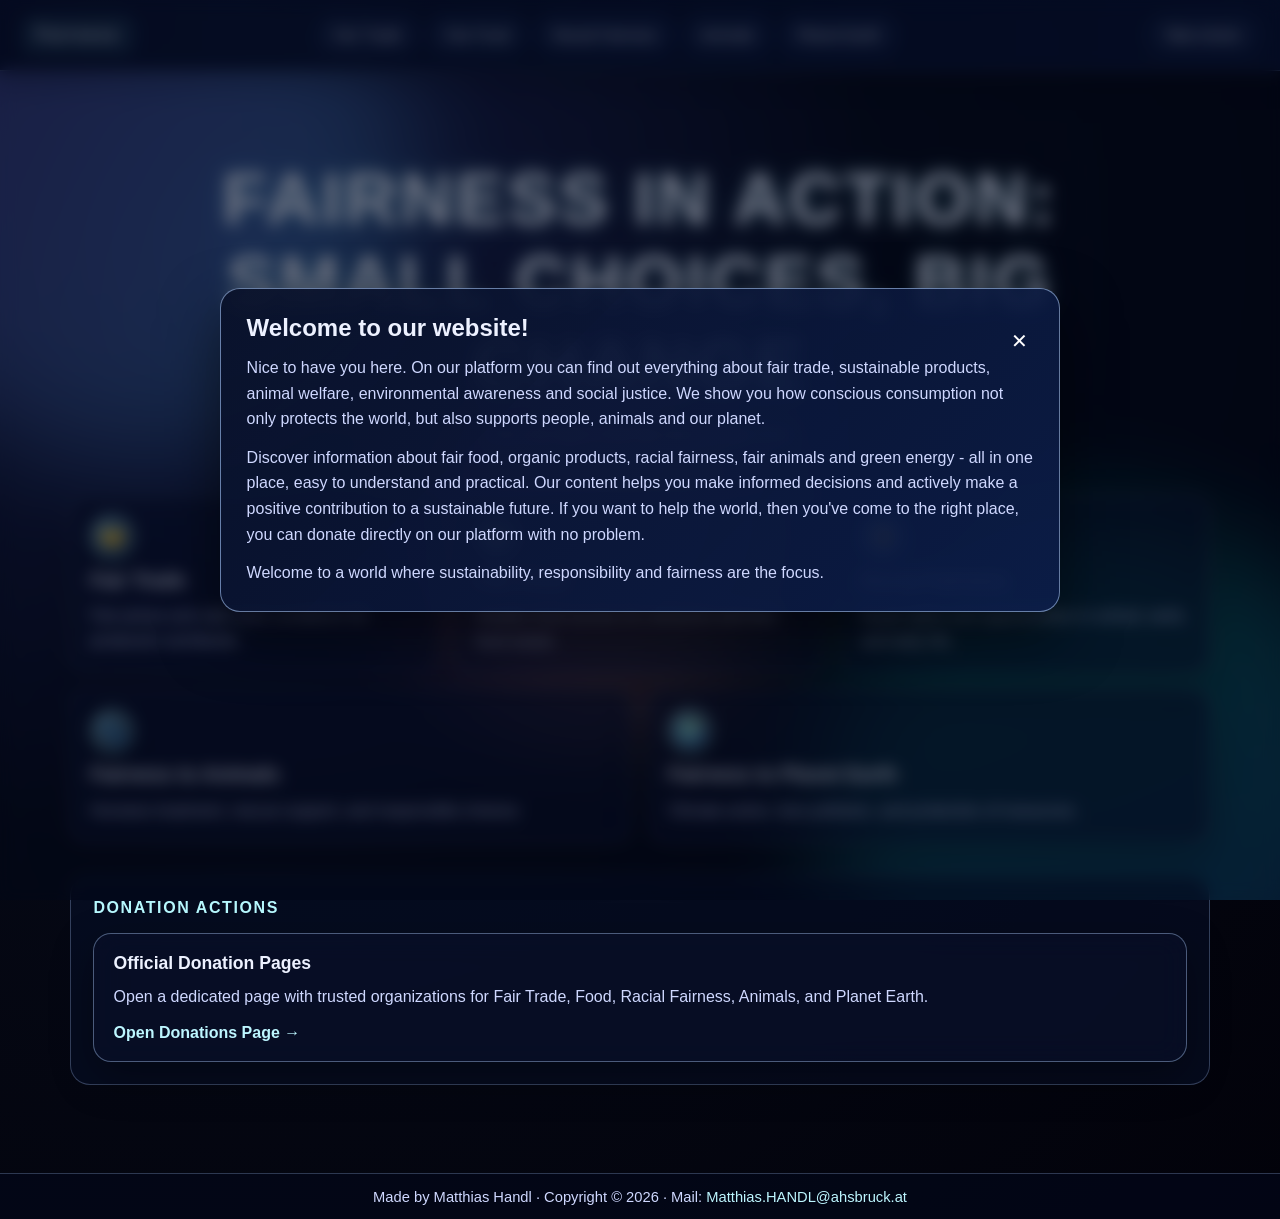
==== commit 61620693: "Update index.html" ====
--- a/index.html
+++ b/index.html
@@ -33,19 +33,15 @@
 <h2>Welcome to our website!</h2>
 
 <p>
-Nice to have you here. On our platform you can find out everything
-about fair trade, sustainable products, animal welfare,
-environmental awareness and social justice.
+Nice to have you here. On our platform you can find out everything about fair trade, sustainable products, animal welfare, environmental awareness and social justice. We show you how conscious consumption not only protects the world, but also supports people, animals and our planet. 
 </p>
 
 <p>
-Discover information about fair food, organic products,
-racial fairness, fair animals and green energy – all in one place.
+Discover information about fair food, organic products, racial fairness, fair animals and green energy - all in one place, easy to understand and practical. Our content helps you make informed decisions and actively make a positive contribution to a sustainable future. If you want to help the world, then you've come to the right place, you can donate directly on our platform with no problem. 
 </p>
 
 <p>
-Our goal is to help people make better choices and actively
-contribute to a sustainable future.
+Welcome to a world where sustainability, responsibility and fairness are the focus. 
 </p>
       </div>
     </div>
--- a/styles.css
+++ b/styles.css
@@ -555,3 +555,40 @@
 .background::after {
   animation-name: slideshowB;
 }
+
+.welcome-panel {
+
+  position: relative;
+
+  transform: scale(0.85);
+  opacity: 0;
+
+  transition:
+  transform 0.4s cubic-bezier(.22,1,.36,1),
+  opacity 0.35s ease;
+
+}
+
+.welcome-overlay.is-open .welcome-panel{
+
+  transform: scale(1);
+  opacity: 1;
+
+}
+
+.welcome-close{
+
+  position:absolute;
+  top:12px;
+  right:16px;
+
+  font-size:20px;
+
+  background:none;
+  border:none;
+
+  color:white;
+
+  cursor:pointer;
+
+}
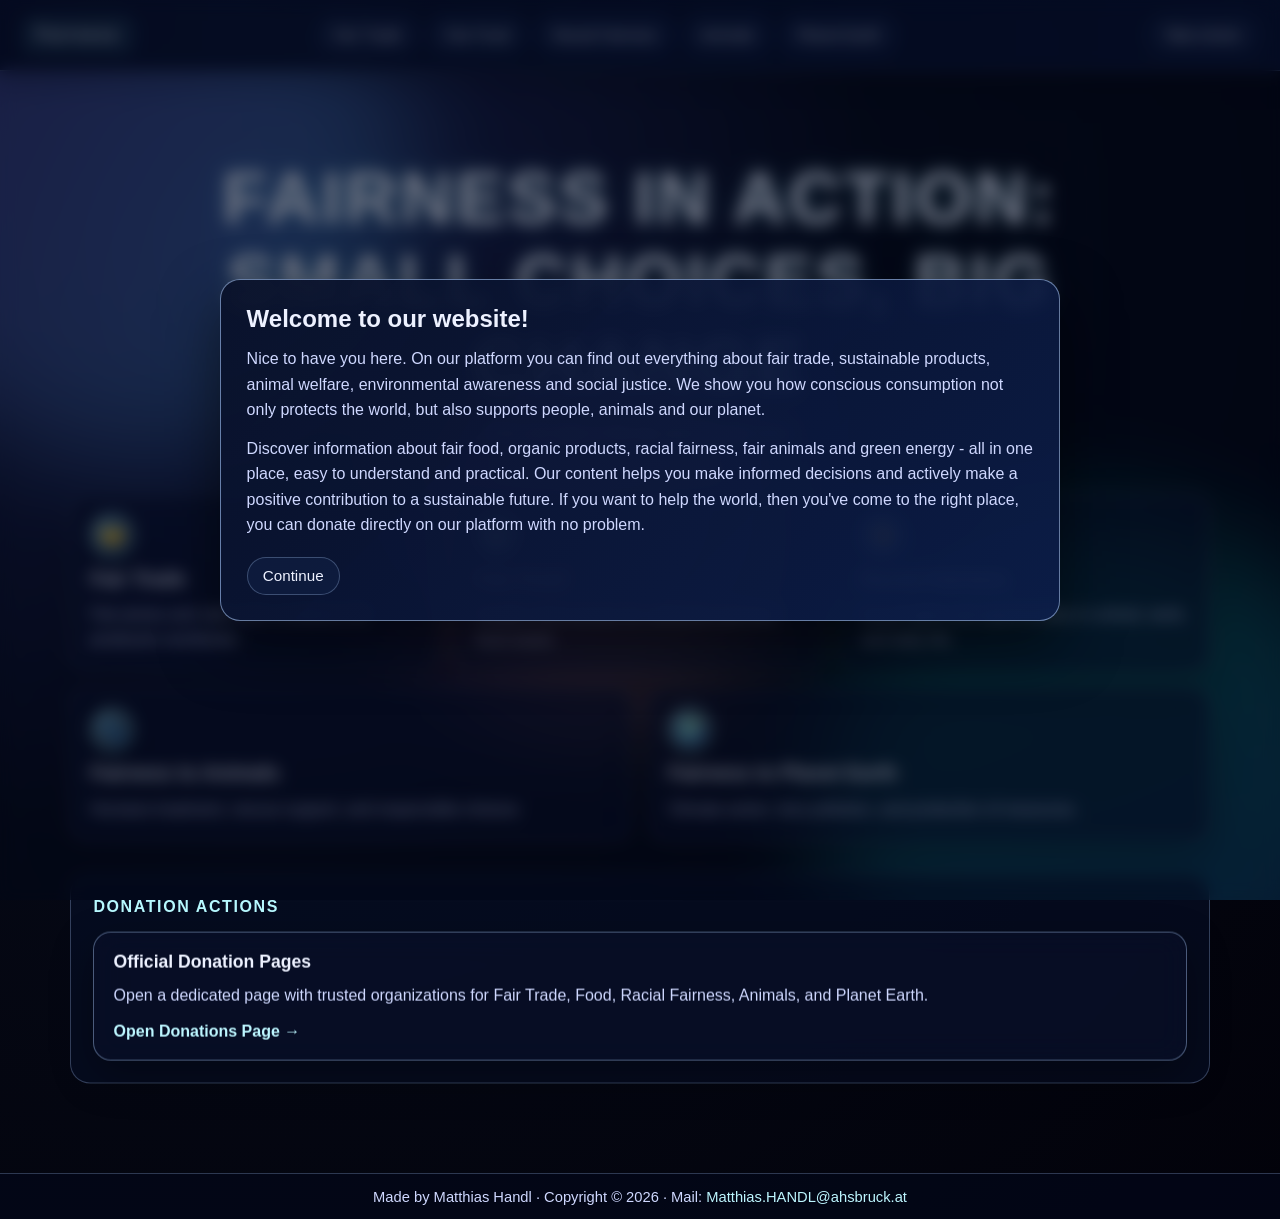
==== commit 6752c808: "Update index.html" ====
--- a/index.html
+++ b/index.html
@@ -28,21 +28,10 @@
 
     <div class="welcome-overlay" id="welcome-overlay" aria-hidden="true">
       <div class="welcome-panel" id="welcome-panel">
-        <button class="welcome-close" id="welcome-close">✕</button>
-
-<h2>Welcome to our website!</h2>
-
-<p>
-Nice to have you here. On our platform you can find out everything about fair trade, sustainable products, animal welfare, environmental awareness and social justice. We show you how conscious consumption not only protects the world, but also supports people, animals and our planet. 
-</p>
-
-<p>
-Discover information about fair food, organic products, racial fairness, fair animals and green energy - all in one place, easy to understand and practical. Our content helps you make informed decisions and actively make a positive contribution to a sustainable future. If you want to help the world, then you've come to the right place, you can donate directly on our platform with no problem. 
-</p>
-
-<p>
-Welcome to a world where sustainability, responsibility and fairness are the focus. 
-</p>
+        <h2>Welcome to our website!</h2>
+        <p>Nice to have you here. On our platform you can find out everything about fair trade, sustainable products, animal welfare, environmental awareness and social justice. We show you how conscious consumption not only protects the world, but also supports people, animals and our planet.</p>
+        <p>Discover information about fair food, organic products, racial fairness, fair animals and green energy - all in one place, easy to understand and practical. Our content helps you make informed decisions and actively make a positive contribution to a sustainable future. If you want to help the world, then you've come to the right place, you can donate directly on our platform with no problem.</p>
+        <button class="welcome-close" id="welcome-close" type="button">Continue</button>
       </div>
     </div>
 
--- a/styles.css
+++ b/styles.css
@@ -555,40 +555,3 @@
 .background::after {
   animation-name: slideshowB;
 }
-
-.welcome-panel {
-
-  position: relative;
-
-  transform: scale(0.85);
-  opacity: 0;
-
-  transition:
-  transform 0.4s cubic-bezier(.22,1,.36,1),
-  opacity 0.35s ease;
-
-}
-
-.welcome-overlay.is-open .welcome-panel{
-
-  transform: scale(1);
-  opacity: 1;
-
-}
-
-.welcome-close{
-
-  position:absolute;
-  top:12px;
-  right:16px;
-
-  font-size:20px;
-
-  background:none;
-  border:none;
-
-  color:white;
-
-  cursor:pointer;
-
-}
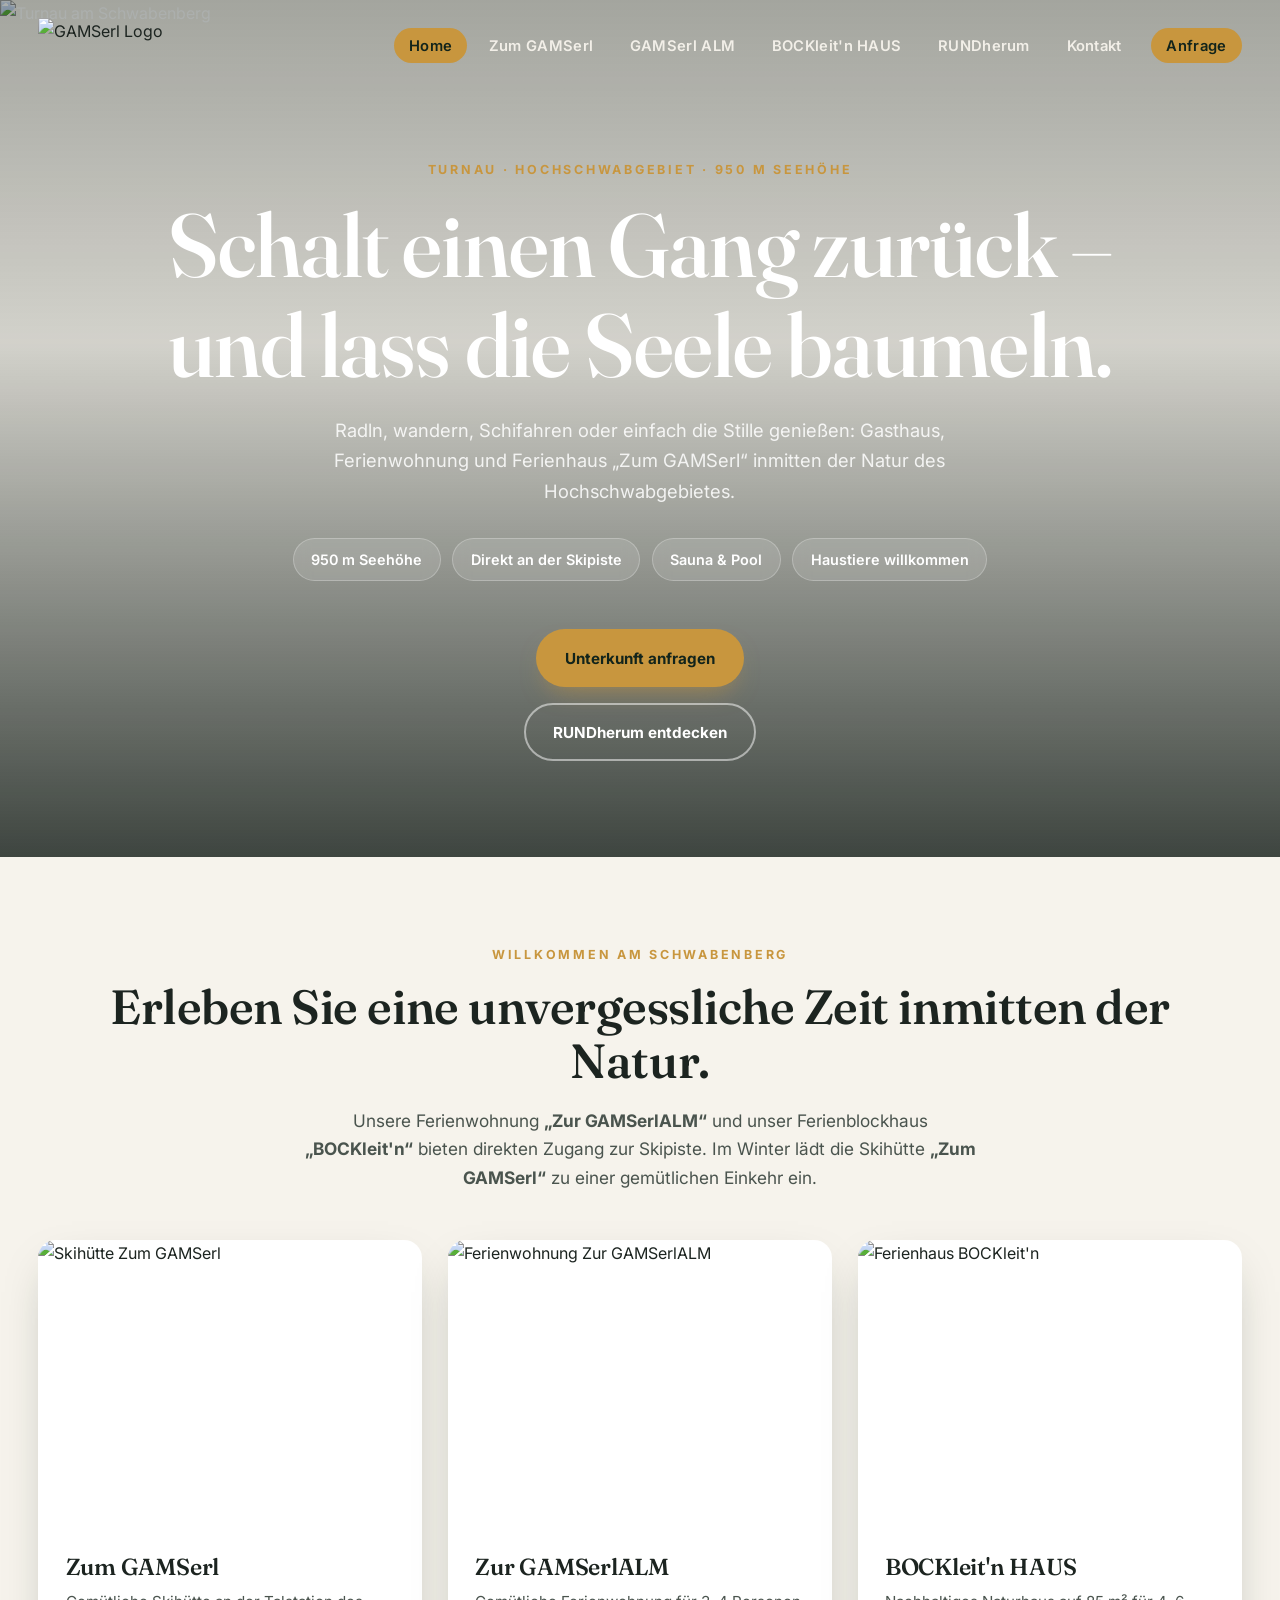
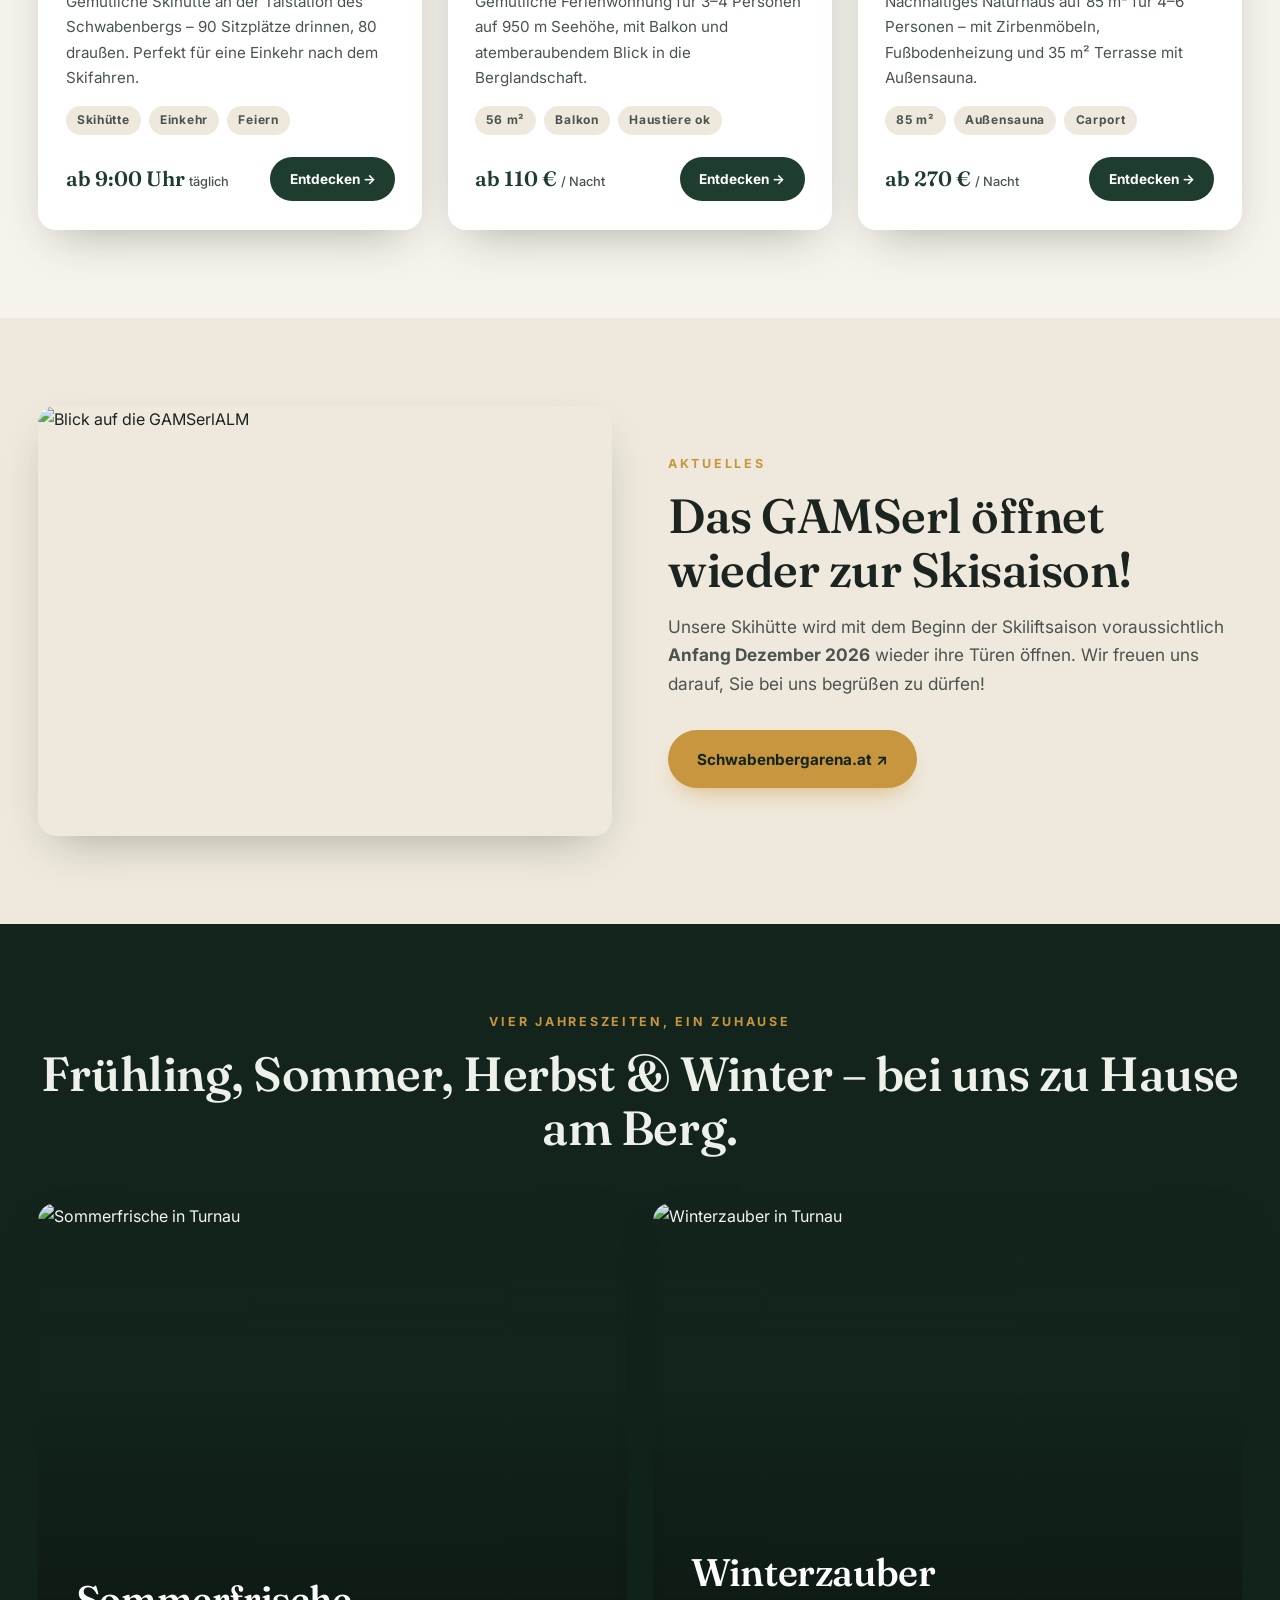
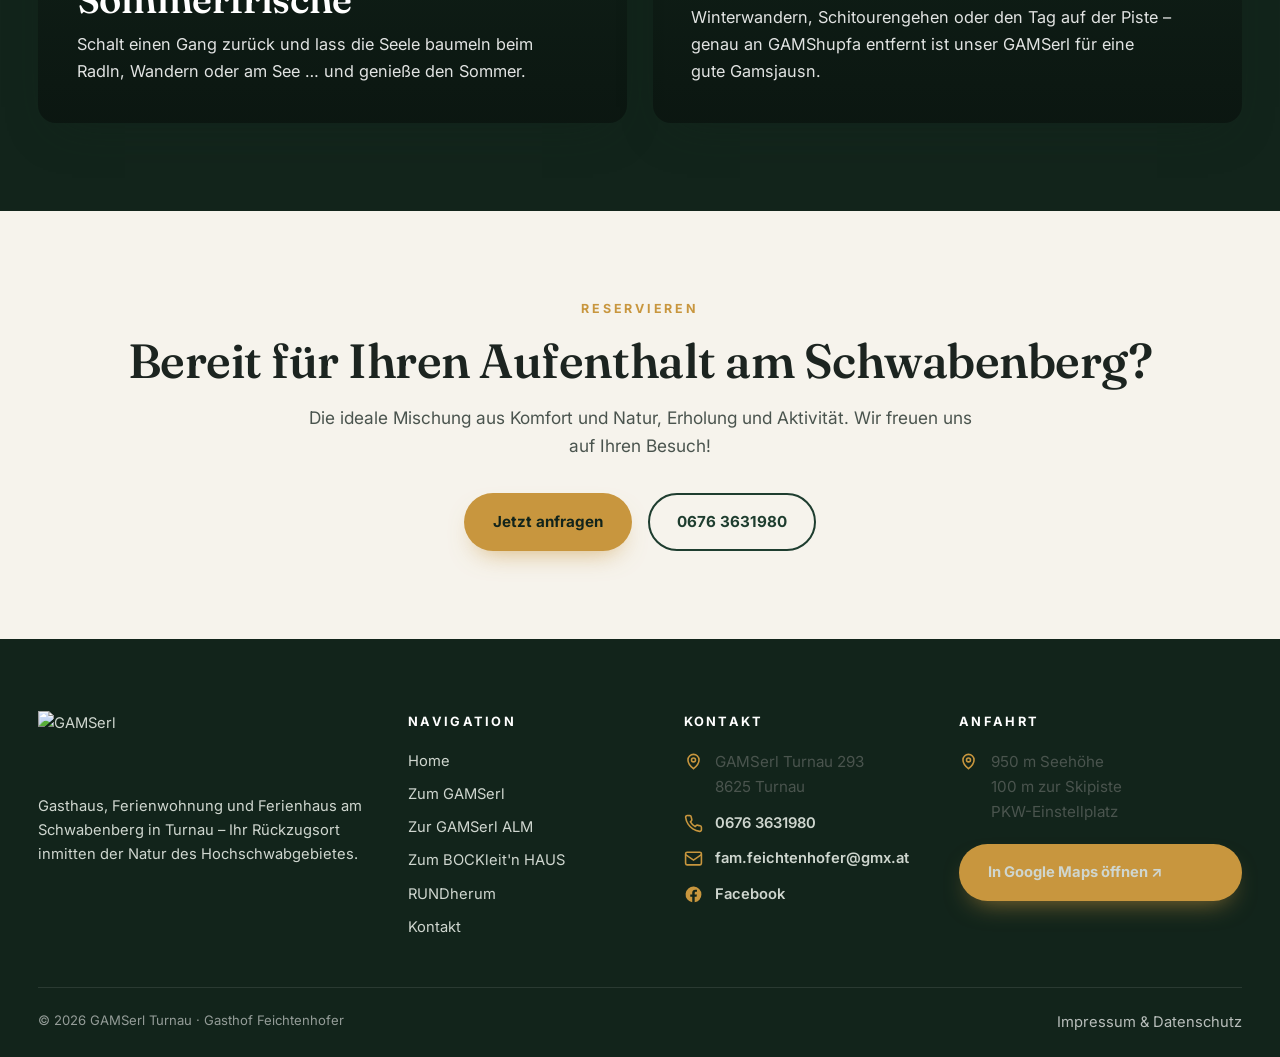
==== commit d641dc0c: "Add files via upload" ====
--- a/index.html
+++ b/index.html
@@ -1,95 +1,193 @@
-<!doctype html>
-<html lang="en">
-  <head>
-    <meta charset="UTF-8" />
-    <meta name="viewport" content="width=device-width, initial-scale=1.0" />
-    <title>Fairness in Action: Small Choices, Big Change</title>
-    <link rel="stylesheet" href="styles.css" />
-    <script async src="https://pagead2.googlesyndication.com/pagead/js/adsbygoogle.js?client=ca-pub-1354809507606283" crossorigin="anonymous"></script>
-  </head>
-  <body class="page-transition">
-    <div class="background" aria-hidden="true">
-      <span class="blob blob-a"></span><span class="blob blob-b"></span><span class="blob blob-c"></span><span class="grid"></span>
-    </div>
-
-    <header class="topbar">
-      <a class="brand" href="index.html">Fairness</a>
-      <nav class="menu" aria-label="Main topics">
-        <a href="fair-trade.html">Fair Trade</a>
-        <a href="fair-food.html">Fair Food</a>
-        <a href="racial-fairness.html">Racial Fairness</a>
-        <a href="animals.html">Animals</a>
-        <a href="planet-earth.html">Planet Earth</a>
-        <a class="menu-info-link" href="#" aria-label="Open welcome info">Info</a>
-      </nav>
-      <a class="cta" href="donations.html">Take Action</a>
-    </header>
-
-
-    <div class="welcome-overlay" id="welcome-overlay" aria-hidden="true">
-      <div class="welcome-panel" id="welcome-panel">
-        <h2>Welcome to our website!</h2>
-        <p>Nice to have you here. On our platform you can find out everything about fair trade, sustainable products, animal welfare, environmental awareness and social justice. We show you how conscious consumption not only protects the world, but also supports people, animals and our planet.</p>
-        <p>Discover information about fair food, organic products, racial fairness, fair animals and green energy - all in one place, easy to understand and practical. Our content helps you make informed decisions and actively make a positive contribution to a sustainable future. If you want to help the world, then you've come to the right place, you can donate directly on our platform with no problem.</p>
-        <button class="welcome-close" id="welcome-close" type="button">Continue</button>
-      </div>
-    </div>
-
-    <main class="stage">
-      <section class="hero">
-        <p class="kicker"></p>
-        <h1>Fairness in Action: Small Choices, Big Change</h1>
-        <p>Click one topic in the top menu to see more.</p>
-      </section>
-
-      <section class="topics" aria-label="Topic cards linking to dedicated pages">
-        <a class="topic-card t1" href="fair-trade.html" aria-label="Open Fair Trade page">
-          <span class="icon">🤝</span>
-          <h2>Fair Trade</h2>
-          <p>Fair prices and safe work conditions for producers worldwide.</p>
-        </a>
-
-        <a class="topic-card t2" href="fair-food.html" aria-label="Open Fair Food page">
-          <span class="icon">🥗</span>
-          <h2>Fair Food</h2>
-          <p>Healthy food access for everyone and less food waste.</p>
-        </a>
-
-        <a class="topic-card t3" href="racial-fairness.html" aria-label="Open Racial Fairness page">
-          <span class="icon">✊</span>
-          <h2>Racial Fairness</h2>
-          <p>Equal rights and opportunities in school, work, and daily life.</p>
-        </a>
-
-        <a class="topic-card t4" href="animals.html" aria-label="Open Fairness to Animals page">
-          <span class="icon">🐾</span>
-          <h2>Fairness to Animals</h2>
-          <p>Humane treatment, rescue support, and responsible choices.</p>
-        </a>
-
-        <a class="topic-card t5" href="planet-earth.html" aria-label="Open Fairness to Planet Earth page">
-          <span class="icon">🌍</span>
-          <h2>Fairness to Planet Earth</h2>
-          <p>Climate action, less pollution, and protection of resources.</p>
-        </a>
-      </section>
-
-      <section id="solutions" class="actions" aria-label="Donation actions">
-        <h2>Donation Actions</h2>
-        <div class="action-grid single-action">
-          <a class="donation-action-btn" href="donations.html" aria-label="Open official donation pages">
-            <span class="donation-title">Official Donation Pages</span>
-            <span class="donation-text">Open a dedicated page with trusted organizations for Fair Trade, Food, Racial Fairness, Animals, and Planet Earth.</span>
-            <span class="donation-go">Open Donations Page →</span>
-          </a>
-        </div>
-      </section>
-    </main>
-
-    <footer class="footer-info">
-      <p>Made by Matthias Handl · Copyright © 2026 · Mail: <a href="mailto:Matthias.HANDL@ahsbruck.at">Matthias.HANDL@ahsbruck.at</a></p>
-    </footer>
-
-    <script src="transitions.js" defer></script>
-  </body>
-</html>
+<!DOCTYPE html>
+<html lang="de">
+<head>
+<meta charset="UTF-8">
+<meta name="viewport" content="width=device-width, initial-scale=1.0">
+<title>GAMSerl Turnau – Gasthaus, Ferienwohnung & Ferienhaus am Schwabenberg</title>
+<meta name="description" content="Gasthaus Zum GAMSerl, Ferienwohnung Zur GAMSerlALM und Ferienhaus BOCKleit'n in Turnau am Schwabenberg. Skifahren, wandern,_radln – Erholung inmitten der Natur.">
+<link rel="icon" href="/images/favicon-96x96.ico">
+<link rel="preconnect" href="https://fonts.googleapis.com">
+<link rel="preconnect" href="https://fonts.gstatic.com" crossorigin>
+<link href="https://fonts.googleapis.com/css2?family=Fraunces:opsz,wght@9..144,400;9..144,560;9..144,650&family=Inter:wght@400;500;600;700&display=swap" rel="stylesheet">
+<link rel="stylesheet" href="/assets/css/style.css">
+</head>
+<body>
+
+<header class="site-header">
+  <div class="wrap">
+    <a class="brand" href="/">
+      <img class="dark-logo" src="/images/gams_logo.png" alt="GAMSerl Logo">
+      <img class="light-logo" src="/images/gams_weiss.png" alt="GAMSerl Logo">
+    </a>
+    <button class="burger" aria-label="Menü öffnen">☰</button>
+    <nav class="nav">
+      <ul>
+        <li><a href="/" class="active">Home</a></li>
+        <li><a href="/zum-gamserl">Zum GAMSerl</a></li>
+        <li><a href="/zur-gamserl-alm">GAMSerl ALM</a></li>
+        <li><a href="/zum-bockleitn-haus">BOCKleit'n HAUS</a></li>
+        <li><a href="/rundherum">RUNDherum</a></li>
+        <li><a href="/kontakt">Kontakt</a></li>
+        <li><a class="nav-cta" href="/anfrage">Anfrage</a></li>
+      </ul>
+    </nav>
+  </div>
+</header>
+
+<section class="hero centered">
+  <div class="hero-media"><img src="/images/titelbild_turnau.jpg" alt="Turnau am Schwabenberg"></div>
+  <div class="wrap hero-inner">
+    <p class="eyebrow" style="color:var(--accent)">Turnau · Hochschwabgebiet · 950 m Seehöhe</p>
+    <h1>Schalt einen Gang zurück –<br>und lass die Seele baumeln.</h1>
+    <p class="lead">Radln, wandern, Schifahren oder einfach die Stille genießen: Gasthaus, Ferienwohnung und Ferienhaus „Zum GAMSerl“ inmitten der Natur des Hochschwabgebietes.</p>
+    <div class="hero-badges">
+      <span class="badge">950 m Seehöhe</span>
+      <span class="badge">Direkt an der Skipiste</span>
+      <span class="badge">Sauna &amp; Pool</span>
+      <span class="badge">Haustiere willkommen</span>
+    </div>
+    <div class="mt-3">
+      <a class="btn btn-primary" href="/anfrage">Unterkunft anfragen</a>
+      <a class="btn btn-ghost-light" href="/rundherum">RUNDherum entdecken</a>
+    </div>
+  </div>
+</section>
+
+<section class="section">
+  <div class="wrap">
+    <div class="center reveal">
+      <p class="eyebrow">Willkommen am Schwabenberg</p>
+      <h2>Erleben Sie eine unvergessliche Zeit inmitten der Natur.</h2>
+      <p class="lead" style="margin:1.2rem auto 0">Unsere Ferienwohnung <strong>„Zur GAMSerlALM“</strong> und unser Ferienblockhaus <strong>„BOCKleit'n“</strong> bieten direkten Zugang zur Skipiste. Im Winter lädt die Skihütte <strong>„Zum GAMSerl“</strong> zu einer gemütlichen Einkehr ein.</p>
+    </div>
+
+    <div class="grid grid-3 mt-3">
+      <a class="card reveal" href="/zum-gamserl">
+        <div class="card-img"><img src="/images/gamserl1.jpg" alt="Skihütte Zum GAMSerl"></div>
+        <div class="card-body">
+          <h3>Zum GAMSerl</h3>
+          <p>Gemütliche Skihütte an der Talstation des Schwabenbergs – 90 Sitzplätze drinnen, 80 draußen. Perfekt für eine Einkehr nach dem Skifahren.</p>
+          <div class="card-meta"><span class="tag">Skihütte</span><span class="tag">Einkehr</span><span class="tag">Feiern</span></div>
+          <div class="card-foot"><span class="price">ab 9:00 Uhr <small>täglich</small></span><span class="btn btn-pine" style="padding:.55rem 1.1rem;font-size:.85rem">Entdecken →</span></div>
+        </div>
+      </a>
+      <a class="card reveal" href="/zur-gamserl-alm">
+        <div class="card-img"><img src="/images/gamsalm1.jpg" alt="Ferienwohnung Zur GAMSerlALM"></div>
+        <div class="card-body">
+          <h3>Zur GAMSerlALM</h3>
+          <p>Gemütliche Ferienwohnung für 3–4 Personen auf 950 m Seehöhe, mit Balkon und atemberaubendem Blick in die Berglandschaft.</p>
+          <div class="card-meta"><span class="tag">56 m²</span><span class="tag">Balkon</span><span class="tag">Haustiere ok</span></div>
+          <div class="card-foot"><span class="price">ab 110 € <small>/ Nacht</small></span><span class="btn btn-pine" style="padding:.55rem 1.1rem;font-size:.85rem">Entdecken →</span></div>
+        </div>
+      </a>
+      <a class="card reveal" href="/zum-bockleitn-haus">
+        <div class="card-img"><img src="/images/2024/10/15/bockleitn.jpg" alt="Ferienhaus BOCKleit'n"></div>
+        <div class="card-body">
+          <h3>BOCKleit'n HAUS</h3>
+          <p>Nachhaltiges Naturhaus auf 85 m² für 4–6 Personen – mit Zirbenmöbeln, Fußbodenheizung und 35 m² Terrasse mit Außensauna.</p>
+          <div class="card-meta"><span class="tag">85 m²</span><span class="tag">Außensauna</span><span class="tag">Carport</span></div>
+          <div class="card-foot"><span class="price">ab 270 € <small>/ Nacht</small></span><span class="btn btn-pine" style="padding:.55rem 1.1rem;font-size:.85rem">Entdecken →</span></div>
+        </div>
+      </a>
+    </div>
+  </div>
+</section>
+
+<section class="section alt">
+  <div class="wrap">
+    <div class="split">
+      <div class="split-img reveal"><img src="/images/2024/10/15/gamserlalm.jpg" alt="Blick auf die GAMSerlALM"></div>
+      <div class="reveal">
+        <p class="eyebrow">Aktuelles</p>
+        <h2>Das GAMSerl öffnet wieder zur Skisaison!</h2>
+        <p class="lead mt-1">Unsere Skihütte wird mit dem Beginn der Skiliftsaison voraussichtlich <strong>Anfang Dezember 2026</strong> wieder ihre Türen öffnen. Wir freuen uns darauf, Sie bei uns begrüßen zu dürfen!</p>
+        <div class="mt-2">
+          <a class="btn btn-primary" href="https://www.schwabenbergarena.at" target="_blank" rel="noopener">Schwabenbergarena.at ↗</a>
+        </div>
+      </div>
+    </div>
+  </div>
+</section>
+
+<section class="section dark">
+  <div class="wrap">
+    <div class="center reveal">
+      <p class="eyebrow">Vier Jahreszeiten, ein Zuhause</p>
+      <h2>Frühling, Sommer, Herbst &amp; Winter – bei uns zu Hause am Berg.</h2>
+    </div>
+    <div class="grid grid-2 mt-3">
+      <div class="season reveal">
+        <img src="/images/2024/07/25/sommerfrische_turnau.jpg" alt="Sommerfrische in Turnau">
+        <div class="season-body">
+          <h3>Sommerfrische</h3>
+          <p>Schalt einen Gang zurück und lass die Seele baumeln beim Radln, Wandern oder am See … und genieße den Sommer.</p>
+        </div>
+      </div>
+      <div class="season reveal">
+        <img src="/images/2024/07/25/winterzauber_turnau.jpg" alt="Winterzauber in Turnau">
+        <div class="season-body">
+          <h3>Winterzauber</h3>
+          <p>Winterwandern, Schitourengehen oder den Tag auf der Piste – genau an GAMShupfa entfernt ist unser GAMSerl für eine gute Gamsjausn.</p>
+        </div>
+      </div>
+    </div>
+  </div>
+</section>
+
+<section class="section">
+  <div class="wrap center reveal">
+    <p class="eyebrow">Reservieren</p>
+    <h2>Bereit für Ihren Aufenthalt am Schwabenberg?</h2>
+    <p class="lead" style="margin:1rem auto 0">Die ideale Mischung aus Komfort und Natur, Erholung und Aktivität. Wir freuen uns auf Ihren Besuch!</p>
+    <div class="mt-2" style="display:flex;gap:1rem;justify-content:center;flex-wrap:wrap">
+      <a class="btn btn-primary" href="/anfrage">Jetzt anfragen</a>
+      <a class="btn btn-ghost" href="tel:+436763631980" style="border-color:var(--pine);color:var(--pine)">0676 3631980</a>
+    </div>
+  </div>
+</section>
+
+<footer class="site-footer">
+  <div class="wrap">
+    <div class="footer-grid">
+      <div>
+        <a href="/"><img src="/images/gams_weiss_kl.png" alt="GAMSerl" style="height:64px;margin-bottom:1.2rem"></a>
+        <p>Gasthaus, Ferienwohnung und Ferienhaus am Schwabenberg in Turnau – Ihr Rückzugsort inmitten der Natur des Hochschwabgebietes.</p>
+      </div>
+      <div>
+        <h4>Navigation</h4>
+        <div class="footer-links">
+          <a href="/">Home</a>
+          <a href="/zum-gamserl">Zum GAMSerl</a>
+          <a href="/zur-gamserl-alm">Zur GAMSerl ALM</a>
+          <a href="/zum-bockleitn-haus">Zum BOCKleit'n HAUS</a>
+          <a href="/rundherum">RUNDherum</a>
+          <a href="/kontakt">Kontakt</a>
+        </div>
+      </div>
+      <div>
+        <h4>Kontakt</h4>
+        <div class="footer-contact">
+          <div class="contact-line"><svg viewBox="0 0 24 24" fill="none" stroke="currentColor" stroke-width="2"><path d="M12 21s-7-5.5-7-11a7 7 0 1 1 14 0c0 5.5-7 11-7 11z"/><circle cx="12" cy="10" r="2.5"/></svg><span>GAMSerl Turnau 293<br>8625 Turnau</span></div>
+          <div class="contact-line"><svg viewBox="0 0 24 24" fill="none" stroke="currentColor" stroke-width="2"><path d="M22 16.9v3a2 2 0 0 1-2.2 2 19.8 19.8 0 0 1-8.6-3.1 19.5 19.5 0 0 1-6-6A19.8 19.8 0 0 1 2.1 4.2 2 2 0 0 1 4.1 2h3a2 2 0 0 1 2 1.7c.1 1 .4 2 .7 2.9a2 2 0 0 1-.5 2.1L8.1 9.9a16 16 0 0 0 6 6l1.2-1.2a2 2 0 0 1 2.1-.5c.9.3 1.9.6 2.9.7a2 2 0 0 1 1.7 2z"/></svg><a href="tel:+436763631980">0676 3631980</a></div>
+          <div class="contact-line"><svg viewBox="0 0 24 24" fill="none" stroke="currentColor" stroke-width="2"><rect x="2" y="4" width="20" height="16" rx="2"/><path d="m2 7 10 7L22 7"/></svg><a href="mailto:fam.feichtenhofer@gmx.at">fam.feichtenhofer@gmx.at</a></div>
+          <div class="contact-line"><svg viewBox="0 0 24 24" fill="currentColor"><path d="M22 12a10 10 0 1 0-11.6 9.9v-7H7.9V12h2.5V9.8c0-2.5 1.5-3.9 3.8-3.9 1.1 0 2.2.2 2.2.2v2.5h-1.3c-1.2 0-1.6.8-1.6 1.6V12h2.8l-.4 2.9h-2.4v7A10 10 0 0 0 22 12z"/></svg><a href="https://www.facebook.com/Gamserl1/" target="_blank" rel="noopener">Facebook</a></div>
+        </div>
+      </div>
+      <div>
+        <h4>Anfahrt</h4>
+        <div class="footer-contact">
+          <div class="contact-line"><svg viewBox="0 0 24 24" fill="none" stroke="currentColor" stroke-width="2"><path d="M12 21s-7-5.5-7-11a7 7 0 1 1 14 0c0 5.5-7 11-7 11z"/><circle cx="12" cy="10" r="2.5"/></svg><span>950 m Seehöhe<br>100 m zur Skipiste<br>PKW-Einstellplatz</span></div>
+          <a class="btn btn-primary" style="margin-top:.5rem" href="https://maps.app.goo.gl/uM2ikceRMee2AkzZ9" target="_blank" rel="noopener">In Google Maps öffnen ↗</a>
+        </div>
+      </div>
+    </div>
+    <div class="footer-bottom">
+      <span>© 2026 GAMSerl Turnau · Gasthof Feichtenhofer</span>
+      <span><a href="/kontakt">Impressum &amp; Datenschutz</a></span>
+    </div>
+  </div>
+</footer>
+
+<script src="/assets/js/main.js"></script>
+</body>
+</html>
--- a/assets/css/style.css
+++ b/assets/css/style.css
@@ -0,0 +1,472 @@
+/* ============================================================
+   GAMSerl — modern design system
+   ============================================================ */
+:root {
+  --bg: #f6f3ec;
+  --bg-alt: #efe9dd;
+  --ink: #1c2420;
+  --ink-soft: #4a544e;
+  --pine: #1e3d2f;
+  --pine-deep: #12241b;
+  --accent: #c8963e;
+  --accent-soft: #e8d5ae;
+  --line: #ddd5c4;
+  --white: #ffffff;
+  --radius: 18px;
+  --shadow: 0 18px 45px -18px rgba(18, 36, 27, .35);
+  --font-display: "Fraunces", Georgia, serif;
+  --font-body: "Inter", system-ui, -apple-system, sans-serif;
+}
+
+* { margin: 0; padding: 0; box-sizing: border-box; }
+
+html { scroll-behavior: smooth; }
+
+body {
+  font-family: var(--font-body);
+  background: var(--bg);
+  color: var(--ink);
+  line-height: 1.65;
+  -webkit-font-smoothing: antialiased;
+}
+
+img { max-width: 100%; display: block; }
+a { color: inherit; text-decoration: none; }
+ul { list-style: none; }
+
+.wrap { width: min(1360px, 94%); margin: 0 auto; }
+
+/* ---------- Typography ---------- */
+h1, h2, h3, .display {
+  font-family: var(--font-display);
+  font-weight: 560;
+  line-height: 1.12;
+  letter-spacing: -0.01em;
+}
+h1 { font-size: clamp(2.4rem, 6vw, 4.4rem); }
+h2 { font-size: clamp(1.9rem, 4vw, 3rem); }
+h3 { font-size: clamp(1.25rem, 2.4vw, 1.7rem); }
+.eyebrow {
+  font-size: .78rem;
+  font-weight: 700;
+  letter-spacing: .22em;
+  text-transform: uppercase;
+  color: var(--accent);
+  margin-bottom: .9rem;
+}
+.lead { font-size: 1.08rem; color: var(--ink-soft); max-width: 62ch; }
+.center { text-align: center; }
+.mt-1 { margin-top: 1rem; } .mt-2 { margin-top: 2rem; } .mt-3 { margin-top: 3rem; }
+
+/* ---------- Header ---------- */
+.site-header {
+  position: fixed;
+  inset: 0 0 auto 0;
+  z-index: 100;
+  transition: background .35s ease, box-shadow .35s ease, padding .35s ease;
+  padding: 1.1rem 0;
+}
+.site-header.scrolled {
+  background: rgba(18, 36, 27, .92);
+  backdrop-filter: blur(12px);
+  box-shadow: 0 10px 30px -18px rgba(0,0,0,.6);
+  padding: .65rem 0;
+}
+.site-header .wrap {
+  display: flex;
+  align-items: center;
+  justify-content: space-between;
+  gap: 1.5rem;
+}
+.brand img { height: 54px; width: auto; transition: height .35s ease; }
+.site-header.scrolled .brand img { height: 42px; }
+.site-header.scrolled .brand img.dark-logo { display: none; }
+.site-header:not(.scrolled) .brand img.light-logo { display: none; }
+
+.nav ul { display: flex; gap: .4rem; align-items: center; }
+.nav a {
+  font-size: .92rem;
+  font-weight: 600;
+  letter-spacing: .02em;
+  padding: .55rem .95rem;
+  border-radius: 999px;
+  color: #f2efe8;
+  transition: background .25s ease, color .25s ease;
+}
+.nav a:hover { background: rgba(255,255,255,.14); }
+.nav a.active { background: var(--accent); color: var(--pine-deep); }
+.nav .nav-cta {
+  background: var(--accent);
+  color: var(--pine-deep) !important;
+  margin-left: .5rem;
+}
+.nav .nav-cta:hover { background: #dcb158; }
+
+.burger {
+  display: none;
+  background: none;
+  border: 0;
+  color: #fff;
+  font-size: 1.6rem;
+  cursor: pointer;
+  padding: .4rem .6rem;
+}
+
+/* ---------- Hero ---------- */
+.hero {
+  position: relative;
+  min-height: 94vh;
+  display: flex;
+  align-items: flex-end;
+  color: #fff;
+  overflow: hidden;
+}
+.hero.centered { align-items: center; }
+.hero.centered .hero-inner {
+  text-align: center;
+  padding-top: 10rem;
+  padding-bottom: 6rem;
+  width: min(1700px, 96%);
+}
+.hero.centered h1 { font-size: clamp(2.8rem, 7.5vw, 5.6rem); margin: 0 auto; max-width: 26ch; }
+.hero.centered .lead { font-size: 1.15rem; margin-left: auto; margin-right: auto; }
+.hero.centered .lead { margin-left: auto; margin-right: auto; }
+.hero.centered .hero-badges { justify-content: center; }
+.hero.centered .mt-3 { display: flex; flex-direction: column; align-items: center; gap: 1rem; }
+.hero-media { position: absolute; inset: 0; }
+.hero-media img {
+  width: 100%; height: 100%;
+  object-fit: cover;
+  animation: heroZoom 14s ease-out forwards;
+}
+@keyframes heroZoom { from { transform: scale(1.12); } to { transform: scale(1); } }
+.hero-media::after {
+  content: "";
+  position: absolute; inset: 0;
+  background: linear-gradient(180deg, rgba(10,20,15,.35) 0%, rgba(10,20,15,.15) 40%, rgba(10,20,15,.78) 100%);
+}
+.hero-inner { position: relative; padding: 8rem 0 4.5rem; width: 100%; }
+.hero h1 { max-width: 16ch; }
+.hero .lead { color: rgba(255,255,255,.85); margin-top: 1.2rem; }
+.hero-badges { display: flex; flex-wrap: wrap; gap: .7rem; margin-top: 2rem; }
+.badge {
+  display: inline-flex; align-items: center; gap: .5rem;
+  background: rgba(255,255,255,.12);
+  border: 1px solid rgba(255,255,255,.25);
+  backdrop-filter: blur(8px);
+  padding: .55rem 1.1rem;
+  border-radius: 999px;
+  font-size: .9rem; font-weight: 600;
+}
+.badge svg { width: 16px; height: 16px; }
+.scroll-hint {
+  position: absolute; right: 2rem; bottom: 2rem;
+  color: rgba(255,255,255,.7); font-size: .8rem; letter-spacing: .2em;
+  text-transform: uppercase; writing-mode: vertical-rl;
+}
+
+/* ---------- Sections ---------- */
+.section { padding: 5.5rem 0; }
+.section.alt { background: var(--bg-alt); }
+.section.dark { background: var(--pine-deep); color: #eef0ea; }
+.section.dark .lead { color: rgba(238,240,234,.75); }
+.section.dark .eyebrow { color: var(--accent); }
+
+/* ---------- Buttons ---------- */
+.btn {
+  display: inline-flex; align-items: center; gap: .55rem;
+  font-weight: 700; font-size: .95rem;
+  padding: .9rem 1.7rem;
+  border-radius: 999px;
+  border: 2px solid transparent;
+  cursor: pointer;
+  transition: transform .25s ease, box-shadow .25s ease, background .25s ease;
+}
+.btn:hover { transform: translateY(-2px); }
+.btn-primary { background: var(--accent); color: var(--pine-deep); box-shadow: 0 12px 26px -12px rgba(200,150,62,.7); }
+.btn-primary:hover { background: #dcb158; }
+.btn-ghost { border-color: currentColor; background: transparent; }
+.btn-ghost-light { color: #fff; border-color: rgba(255,255,255,.5); }
+.btn-ghost-light:hover { background: rgba(255,255,255,.12); }
+.btn-pine { background: var(--pine); color: #fff; }
+.btn-pine:hover { background: #2a5240; }
+
+/* ---------- Cards / grid ---------- */
+.grid { display: grid; gap: 1.6rem; }
+.grid-3 { grid-template-columns: repeat(3, 1fr); }
+.grid-2 { grid-template-columns: repeat(2, 1fr); }
+.grid-4 { grid-template-columns: repeat(4, 1fr); }
+
+.card {
+  background: var(--white);
+  border-radius: var(--radius);
+  overflow: hidden;
+  box-shadow: var(--shadow);
+  display: flex; flex-direction: column;
+  transition: transform .35s ease, box-shadow .35s ease;
+}
+.card:hover { transform: translateY(-6px); box-shadow: 0 26px 55px -20px rgba(18,36,27,.45); }
+.card-img { aspect-ratio: 4/3; overflow: hidden; }
+.card-img img { width: 100%; height: 100%; object-fit: cover; transition: transform .6s ease; }
+.card:hover .card-img img { transform: scale(1.06); }
+.card-body { padding: 1.6rem 1.7rem 1.8rem; display: flex; flex-direction: column; gap: .6rem; flex: 1; }
+.card-body h3 { font-size: 1.45rem; }
+.card-body p { color: var(--ink-soft); font-size: .95rem; flex: 1; }
+.card-meta { display: flex; flex-wrap: wrap; gap: .5rem; margin-top: .4rem; }
+.tag {
+  font-size: .75rem; font-weight: 700; letter-spacing: .06em;
+  background: var(--bg-alt); color: var(--ink-soft);
+  padding: .3rem .7rem; border-radius: 999px;
+}
+.card-foot { display: flex; align-items: center; justify-content: space-between; margin-top: .8rem; }
+.price { font-family: var(--font-display); font-size: 1.3rem; font-weight: 600; color: var(--pine); }
+.price small { font-family: var(--font-body); font-size: .8rem; color: var(--ink-soft); font-weight: 500; }
+
+/* split feature */
+.split { display: grid; grid-template-columns: 1fr 1fr; gap: 3.5rem; align-items: center; }
+.split.reverse .split-img { order: 2; }
+.split-img { border-radius: var(--radius); overflow: hidden; box-shadow: var(--shadow); }
+.split-img img { width: 100%; height: 100%; object-fit: cover; aspect-ratio: 4/3; }
+
+/* ---------- News ---------- */
+.news {
+  background: var(--white);
+  border-left: 4px solid var(--accent);
+  border-radius: var(--radius);
+  padding: 2.2rem 2.4rem;
+  box-shadow: var(--shadow);
+  max-width: 860px;
+}
+.news h3 { margin-bottom: .5rem; }
+.news p { color: var(--ink-soft); }
+
+/* ---------- Season duo ---------- */
+.season {
+  position: relative;
+  border-radius: var(--radius);
+  overflow: hidden;
+  min-height: 520px;
+  display: flex;
+  align-items: flex-end;
+  color: #fff;
+  box-shadow: var(--shadow);
+}
+.season img {
+  position: absolute; inset: 0;
+  width: 100%; height: 100%;
+  object-fit: cover;
+  transition: transform .9s cubic-bezier(.2,.6,.2,1);
+}
+.season:hover img { transform: scale(1.07); }
+.season::after {
+  content: "";
+  position: absolute; inset: 0;
+  background:
+    linear-gradient(180deg, rgba(10,20,15,.05) 0%, transparent 35%, rgba(10,20,15,.85) 100%);
+}
+.season-tag {
+  display: inline-block;
+  font-size: .75rem; font-weight: 700;
+  letter-spacing: .28em; text-transform: uppercase;
+  color: var(--accent);
+  background: rgba(18,36,27,.55);
+  backdrop-filter: blur(6px);
+  padding: .4rem 1rem;
+  border-radius: 999px;
+  border: 1px solid rgba(232,213,174,.35);
+  margin-bottom: .9rem;
+}
+.season-body { position: relative; padding: 2.4rem; z-index: 1; }
+.season-body h3 { color: #fff; font-size: clamp(1.7rem, 3vw, 2.4rem); }
+.season-body p { color: rgba(255,255,255,.88); max-width: 48ch; margin-top: .6rem; font-size: 1.02rem; }
+
+/* ---------- Page hero (subpages) ---------- */
+.page-hero {
+  position: relative;
+  padding: 11rem 0 5rem;
+  color: #fff;
+  overflow: hidden;
+  background: var(--pine-deep);
+}
+.page-hero img.bg { position: absolute; inset: 0; width: 100%; height: 100%; object-fit: cover; opacity: .45; }
+.page-hero::after { content: ""; position: absolute; inset: 0; background: linear-gradient(180deg, rgba(10,20,15,.55), rgba(10,20,15,.35)); }
+.page-hero .wrap { position: relative; z-index: 1; }
+.page-hero h1 { max-width: 20ch; }
+.page-hero .lead { color: rgba(255,255,255,.85); margin-top: 1rem; max-width: 60ch; }
+.crumbs { font-size: .85rem; color: rgba(255,255,255,.7); margin-bottom: 1.2rem; letter-spacing: .05em; }
+.crumbs a:hover { color: #fff; }
+
+/* ---------- Content blocks ---------- */
+.prose { max-width: 70ch; }
+.prose p + p { margin-top: 1rem; }
+.prose p { color: var(--ink-soft); }
+.prose strong { color: var(--ink); }
+
+.checklist { display: grid; gap: .55rem; margin-top: 1.2rem; }
+.checklist li { position: relative; padding-left: 1.7rem; color: var(--ink-soft); }
+.checklist li::before {
+  content: ""; position: absolute; left: 0; top: .45em;
+  width: .55rem; height: .55rem; border-radius: 50%;
+  background: var(--accent);
+}
+.checklist.two-col { grid-template-columns: 1fr 1fr; }
+
+.info-card {
+  background: var(--white); border-radius: var(--radius);
+  padding: 1.8rem 2rem; box-shadow: var(--shadow);
+  border-top: 4px solid var(--accent);
+}
+.info-card h3 { margin-bottom: .8rem; font-size: 1.2rem; }
+.info-card ul.checklist li { font-size: .95rem; }
+.price-box {
+  background: var(--pine); color: #fff; border-radius: var(--radius);
+  padding: 2rem; box-shadow: var(--shadow);
+}
+.price-box .price { color: #fff; font-size: 2rem; }
+.price-box p { color: rgba(255,255,255,.8); font-size: .9rem; margin-top: .4rem; }
+
+.hours-table { width: 100%; border-collapse: collapse; background: var(--white); border-radius: var(--radius); overflow: hidden; box-shadow: var(--shadow); }
+.hours-table th, .hours-table td { padding: .9rem 1.3rem; text-align: left; border-bottom: 1px solid var(--line); }
+.hours-table th { background: var(--pine); color: #fff; font-size: .85rem; letter-spacing: .08em; text-transform: uppercase; }
+.hours-table tr:last-child td { border-bottom: 0; }
+
+/* ---------- Gallery ---------- */
+.gallery { display: grid; grid-template-columns: repeat(4, 1fr); gap: .8rem; }
+.gallery figure { border-radius: 12px; overflow: hidden; aspect-ratio: 1; cursor: zoom-in; position: relative; }
+.gallery figure.wide { grid-column: span 2; aspect-ratio: 2/1; }
+.gallery img { width: 100%; height: 100%; object-fit: cover; transition: transform .5s ease; }
+.gallery figure:hover img { transform: scale(1.07); }
+
+/* lightbox */
+.lightbox {
+  position: fixed; inset: 0; z-index: 200;
+  background: rgba(8,14,11,.92);
+  display: none; align-items: center; justify-content: center;
+  padding: 2rem;
+}
+.lightbox.open { display: flex; }
+.lightbox img { max-width: 92vw; max-height: 86vh; border-radius: 10px; box-shadow: 0 30px 80px rgba(0,0,0,.6); }
+.lightbox .lb-close, .lightbox .lb-nav {
+  position: absolute; background: rgba(255,255,255,.12); color: #fff;
+  border: 0; width: 48px; height: 48px; border-radius: 50%;
+  font-size: 1.4rem; cursor: pointer; transition: background .2s;
+}
+.lightbox .lb-close:hover, .lightbox .lb-nav:hover { background: rgba(255,255,255,.28); }
+.lightbox .lb-close { top: 1.4rem; right: 1.4rem; }
+.lightbox .lb-prev { left: 1.2rem; top: 50%; transform: translateY(-50%); }
+.lightbox .lb-next { right: 1.2rem; top: 50%; transform: translateY(-50%); }
+.lightbox .lb-cap { position: absolute; bottom: 1.2rem; left: 0; right: 0; text-align: center; color: rgba(255,255,255,.75); font-size: .85rem; }
+
+/* ---------- Lists (aktivitäten etc.) ---------- */
+.mini-grid { display: grid; grid-template-columns: repeat(3, 1fr); gap: 1.4rem; }
+.mini-card {
+  background: rgba(255,255,255,.06);
+  border: 1px solid rgba(255,255,255,.14);
+  border-radius: var(--radius); padding: 1.6rem;
+}
+.section.alt .mini-card, .mini-card.on-light { background: var(--white); border-color: var(--line); box-shadow: var(--shadow); }
+.mini-card h3 { font-size: 1.15rem; margin-bottom: .7rem; display: flex; align-items: center; gap: .55rem; }
+.mini-card h3 .dot { width: 10px; height: 10px; border-radius: 50%; background: var(--accent); flex: none; }
+.mini-card ul.checklist li { font-size: .92rem; }
+.mini-card p { color: var(--ink-soft); font-size: .92rem; }
+
+/* partner logos */
+.partners { display: flex; flex-wrap: wrap; gap: 2.2rem; align-items: center; justify-content: center; }
+.partners a { display: flex; align-items: center; opacity: .85; transition: opacity .25s, transform .25s; }
+.partners a:hover { opacity: 1; transform: translateY(-3px); }
+.partners img { height: 52px; width: auto; }
+.partners img.tall { height: 64px; }
+
+/* ---------- Kontakt ---------- */
+.contact-grid { display: grid; grid-template-columns: repeat(2, 1fr); gap: 1.6rem; }
+.contact-card {
+  background: var(--white); border-radius: var(--radius);
+  padding: 2.2rem; box-shadow: var(--shadow);
+  display: flex; flex-direction: column; gap: 1rem;
+}
+.contact-card h3 { font-size: 1.4rem; }
+.contact-line { display: flex; gap: .8rem; align-items: flex-start; color: var(--ink-soft); font-size: .95rem; }
+.contact-line svg { width: 19px; height: 19px; flex: none; margin-top: .2rem; color: var(--accent); }
+.contact-line a { color: var(--pine); font-weight: 600; }
+.contact-line a:hover { text-decoration: underline; }
+
+.form-card {
+  background: var(--white); border-radius: var(--radius);
+  padding: 2.4rem; box-shadow: var(--shadow);
+}
+.form-grid { display: grid; grid-template-columns: 1fr 1fr; gap: 1.1rem; }
+.form-grid .full { grid-column: 1 / -1; }
+label.f { display: block; font-size: .85rem; font-weight: 700; margin-bottom: .4rem; color: var(--ink); }
+input, textarea, select {
+  width: 100%; font: inherit; font-size: .95rem;
+  padding: .8rem 1rem; border-radius: 10px;
+  border: 1.5px solid var(--line); background: var(--bg);
+  color: var(--ink); transition: border-color .2s, box-shadow .2s;
+}
+input:focus, textarea:focus, select:focus {
+  outline: none; border-color: var(--accent);
+  box-shadow: 0 0 0 3px rgba(200,150,62,.18);
+}
+textarea { min-height: 140px; resize: vertical; }
+.radio-row { display: flex; gap: 1.4rem; flex-wrap: wrap; }
+.radio-row label { display: flex; align-items: center; gap: .5rem; font-weight: 500; font-size: .95rem; cursor: pointer; }
+.check-row { display: flex; gap: .6rem; align-items: flex-start; font-size: .85rem; color: var(--ink-soft); margin-top: 1.2rem; }
+.check-row input { width: auto; margin-top: .25rem; }
+
+/* legal text */
+.legal { max-width: 78ch; }
+.legal h3 { margin: 2.2rem 0 .7rem; font-size: 1.25rem; }
+.legal p { color: var(--ink-soft); margin-bottom: .8rem; }
+
+/* ---------- Footer ---------- */
+.site-footer {
+  background: var(--pine-deep); color: #cfd6cf;
+  padding: 4.5rem 0 0;
+}
+.footer-grid { display: grid; grid-template-columns: 1.4fr 1fr 1fr 1.2fr; gap: 2.5rem; padding-bottom: 3rem; }
+.site-footer h4 { color: #fff; font-size: .8rem; letter-spacing: .18em; text-transform: uppercase; margin-bottom: 1.1rem; font-family: var(--font-body); font-weight: 700; }
+.site-footer p, .site-footer a { font-size: .92rem; color: #cfd6cf; }
+.site-footer a:hover { color: #fff; }
+.footer-links { display: flex; flex-direction: column; gap: .55rem; }
+.footer-contact { display: flex; flex-direction: column; gap: .7rem; }
+.footer-contact .contact-line svg { color: var(--accent); }
+.footer-bottom {
+  border-top: 1px solid rgba(255,255,255,.1);
+  padding: 1.4rem 0; display: flex; flex-wrap: wrap; gap: 1rem;
+  justify-content: space-between; font-size: .82rem; color: rgba(255,255,255,.55);
+}
+.footer-bottom a { color: rgba(255,255,255,.7); }
+.footer-bottom a:hover { color: #fff; }
+
+/* reveal animation */
+.reveal { opacity: 0; transform: translateY(28px); transition: opacity .7s ease, transform .7s ease; }
+.reveal.visible { opacity: 1; transform: none; }
+
+/* ---------- Responsive ---------- */
+@media (max-width: 1020px) {
+  .grid-3, .grid-4 { grid-template-columns: repeat(2, 1fr); }
+  .mini-grid { grid-template-columns: 1fr 1fr; }
+  .footer-grid { grid-template-columns: 1fr 1fr; }
+  .gallery { grid-template-columns: repeat(3, 1fr); }
+}
+@media (max-width: 760px) {
+  .nav {
+    position: fixed; inset: 0; background: rgba(10,20,15,.97);
+    display: flex; flex-direction: column; justify-content: center; align-items: center;
+    gap: 1.2rem; transform: translateX(100%); transition: transform .35s ease;
+  }
+  .nav.open { transform: none; }
+  .nav ul { flex-direction: column; }
+  .nav a { font-size: 1.3rem; padding: .8rem 1.6rem; }
+  .burger { display: block; }
+  .brand img { height: 44px; }
+  .grid-2, .grid-3, .grid-4, .split, .contact-grid, .form-grid, .checklist.two-col { grid-template-columns: 1fr; }
+  .split.reverse .split-img { order: 0; }
+  .gallery { grid-template-columns: repeat(2, 1fr); }
+  .footer-grid { grid-template-columns: 1fr; gap: 2rem; }
+  .scroll-hint { display: none; }
+  .section { padding: 3.8rem 0; }
+  .season { min-height: 400px; }
+  .season-body { padding: 1.6rem; }
+  .hero.centered .hero-inner { padding-top: 8rem; padding-bottom: 4rem; }
+}
